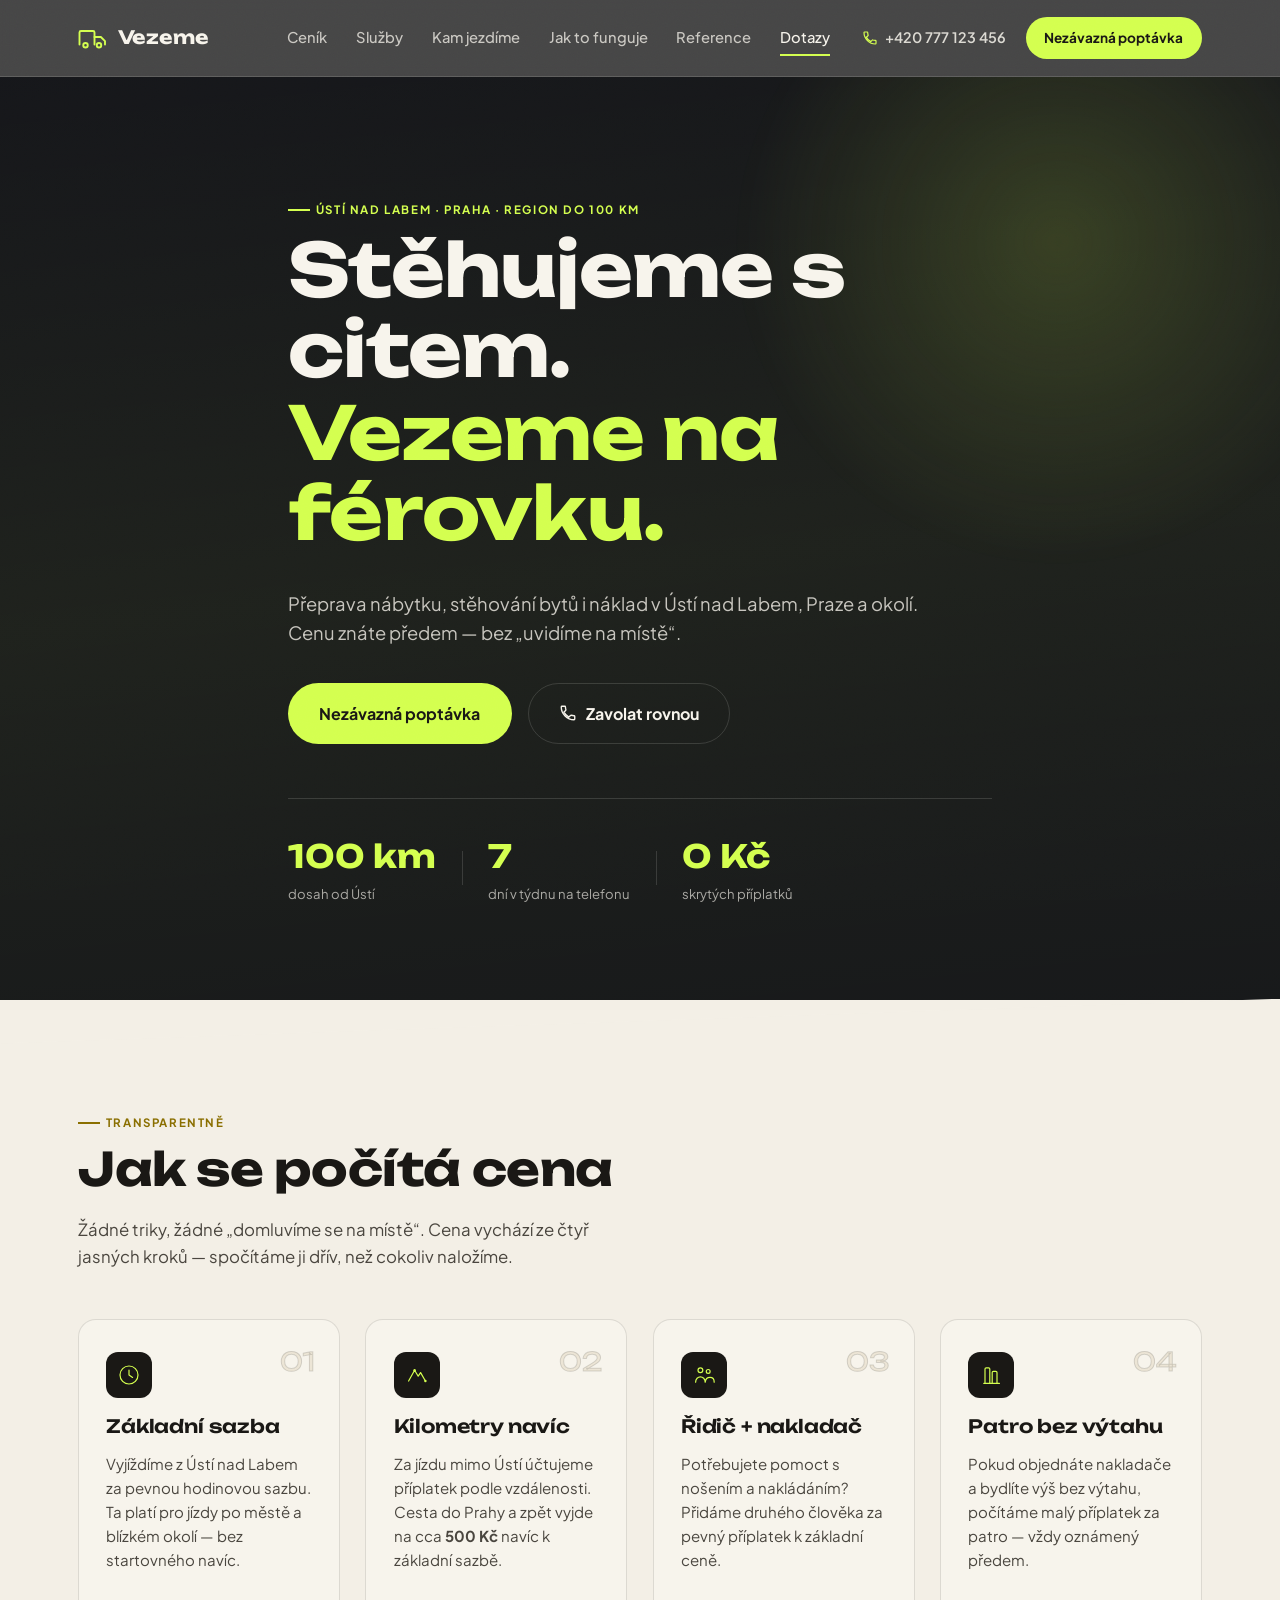
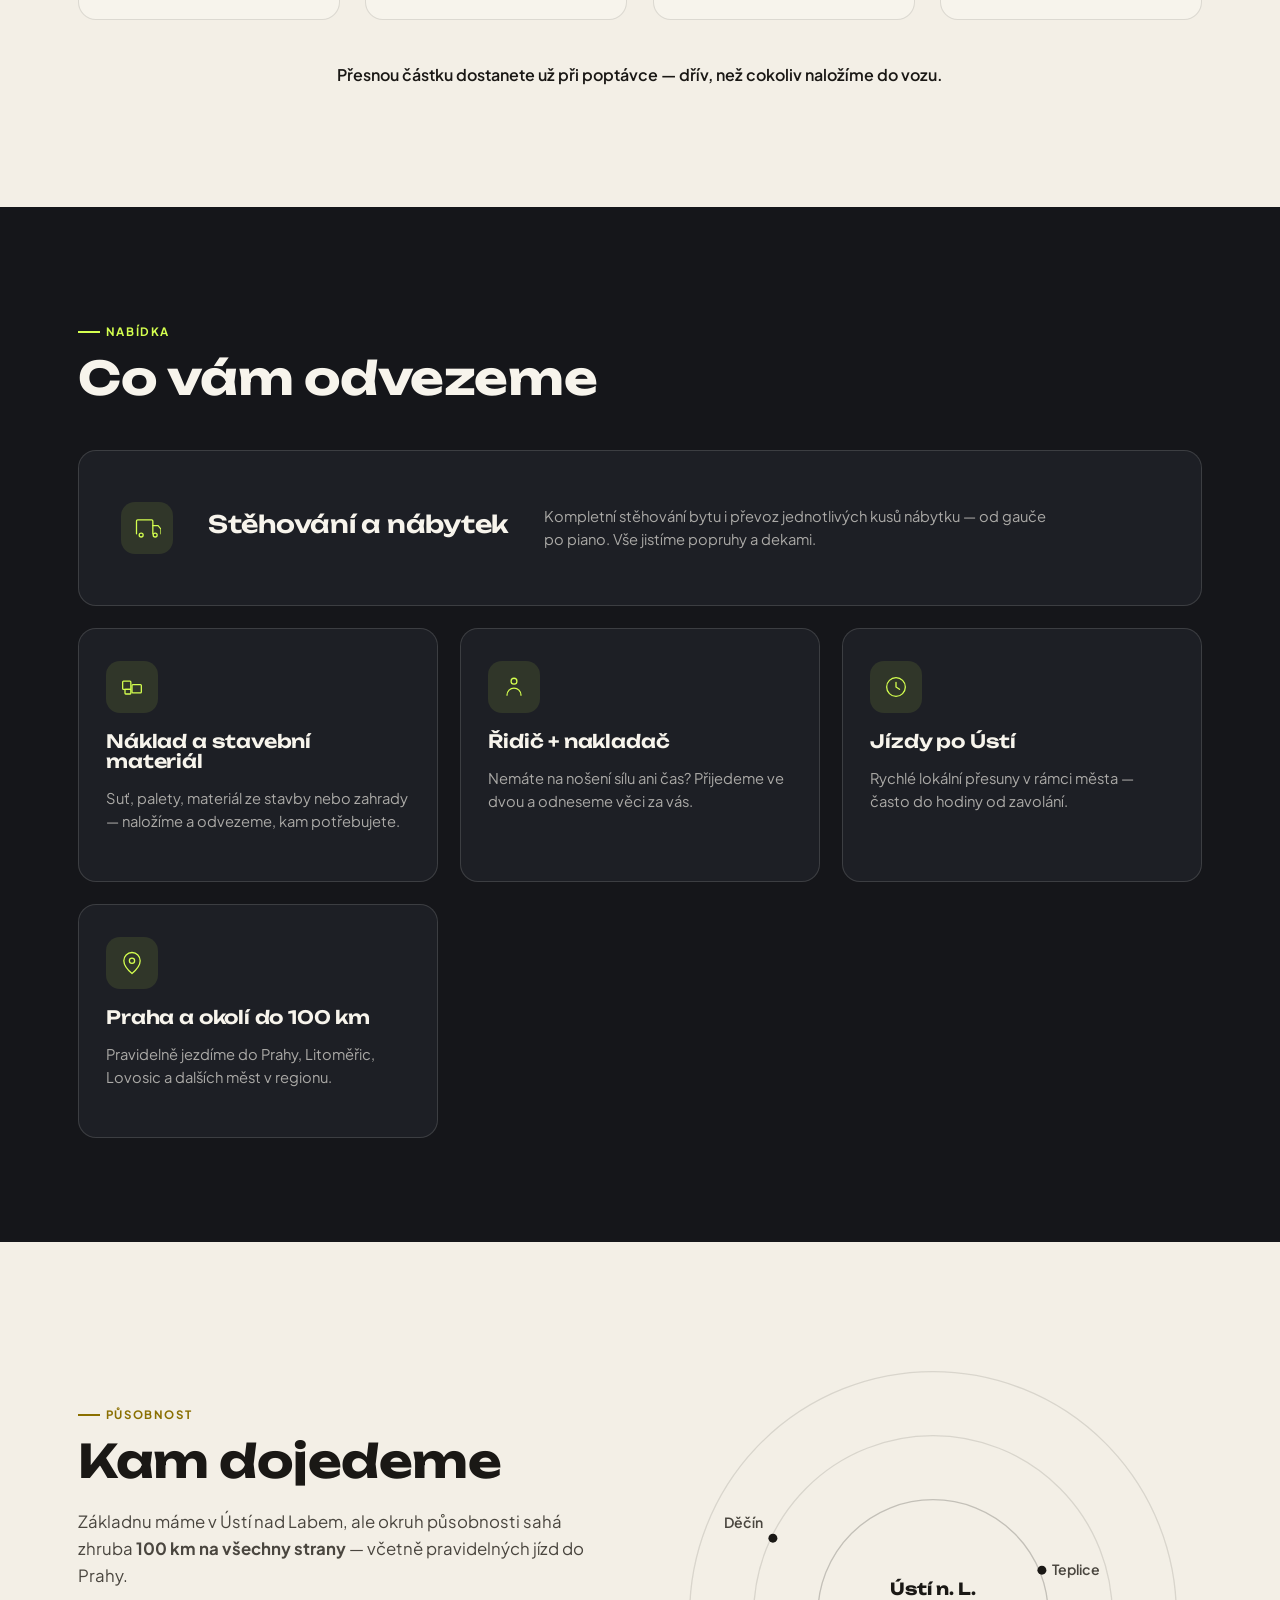
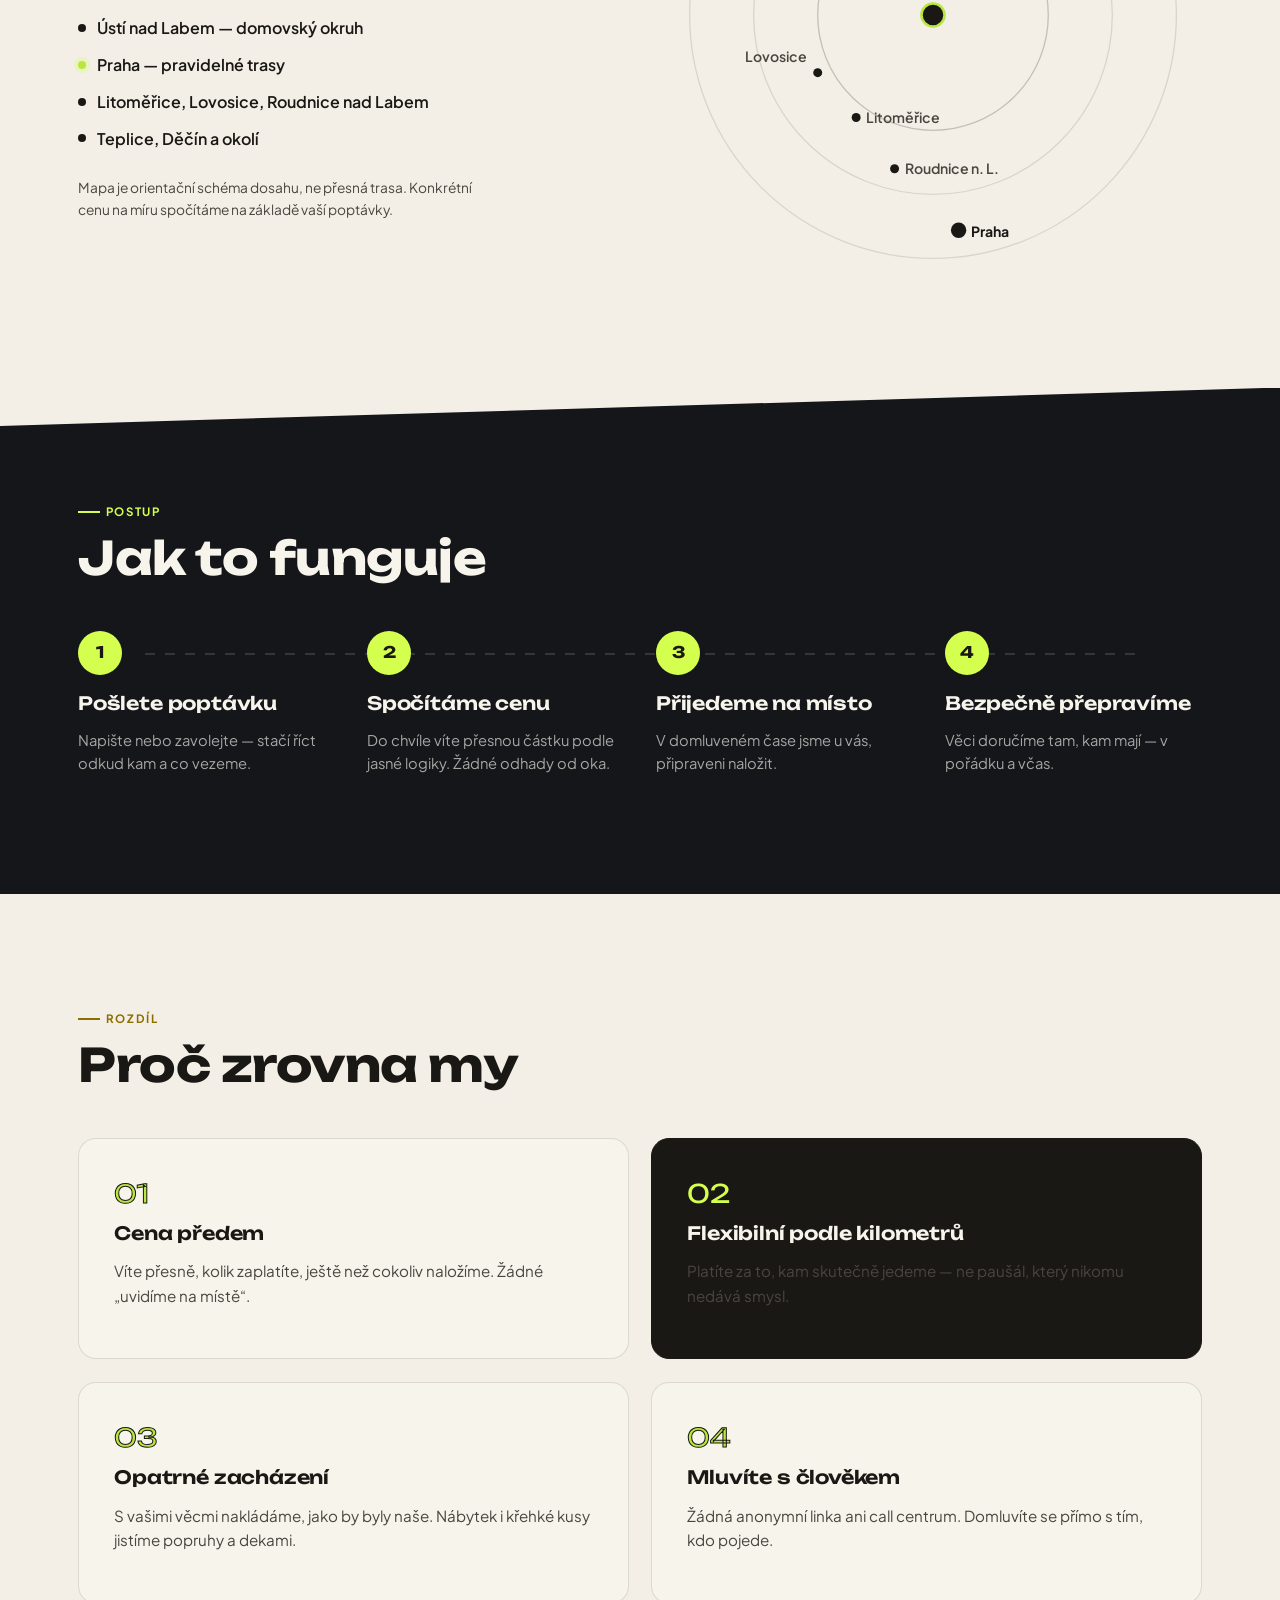
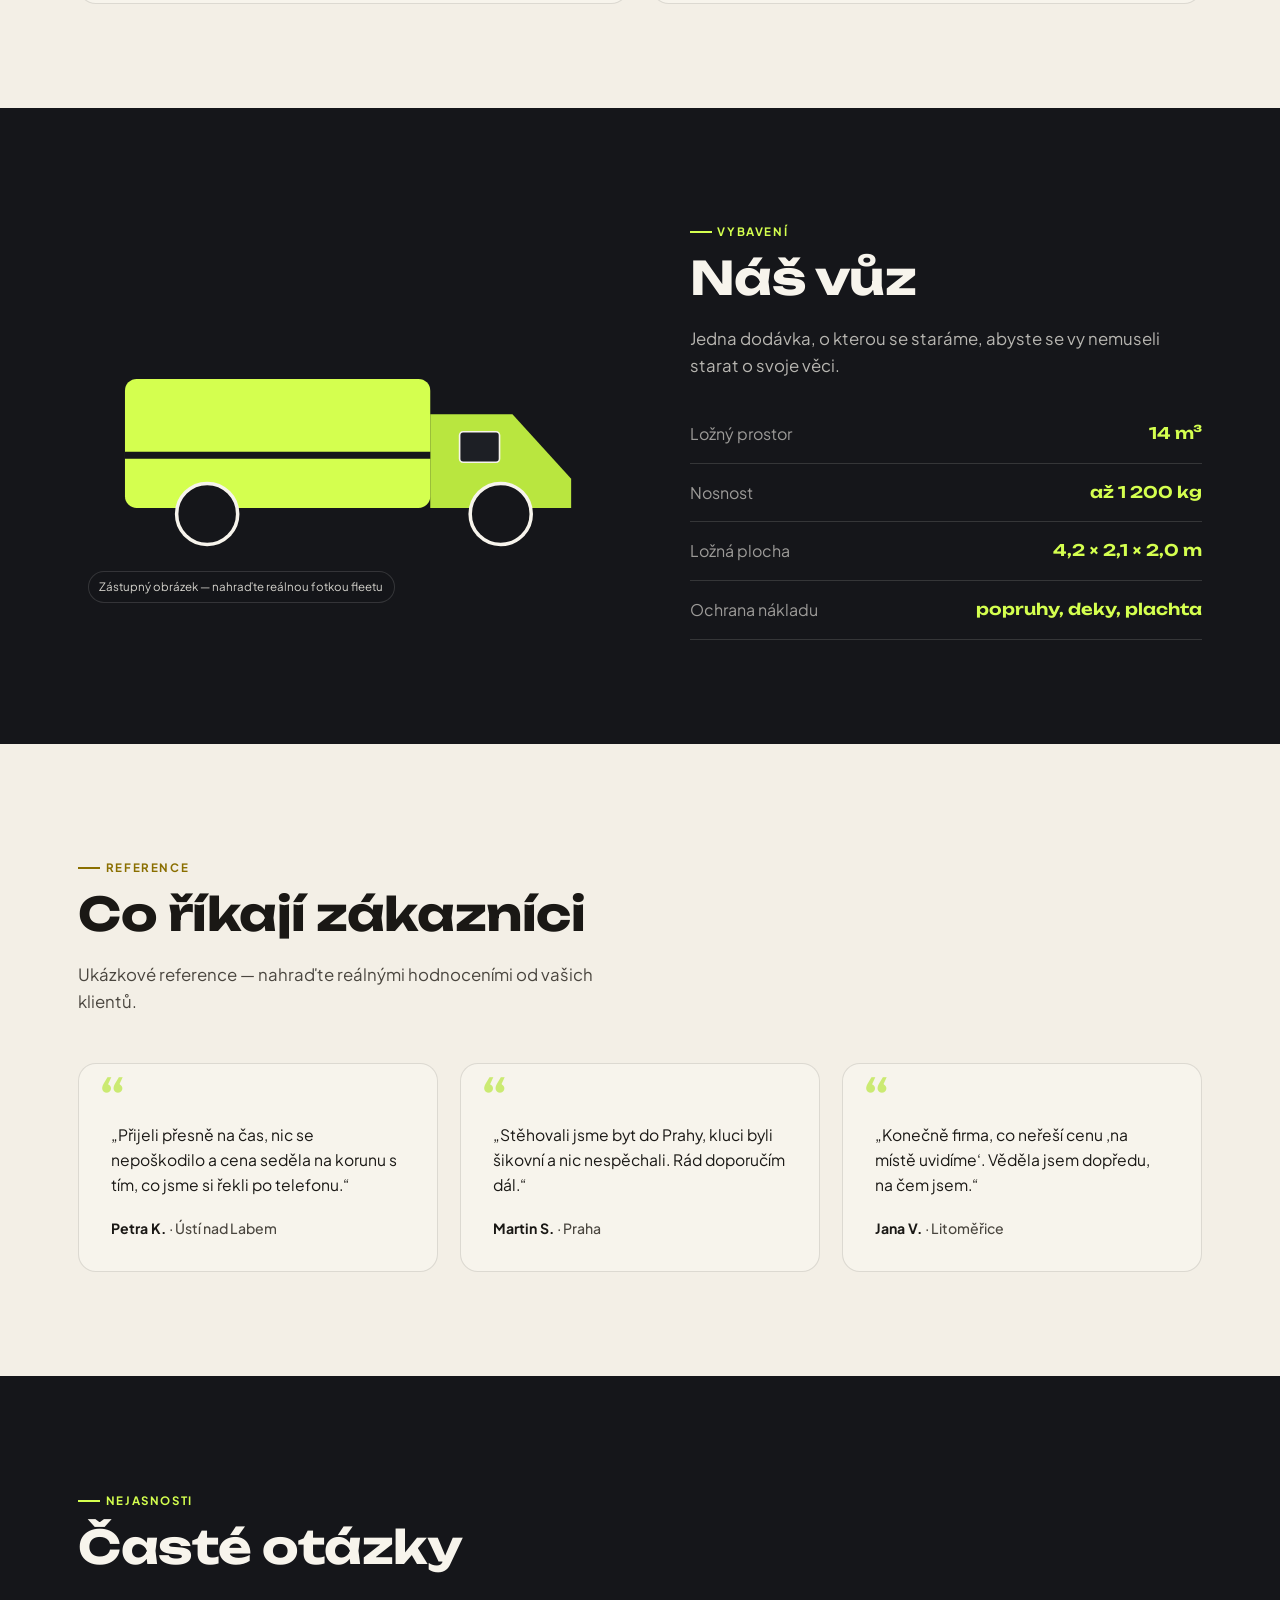
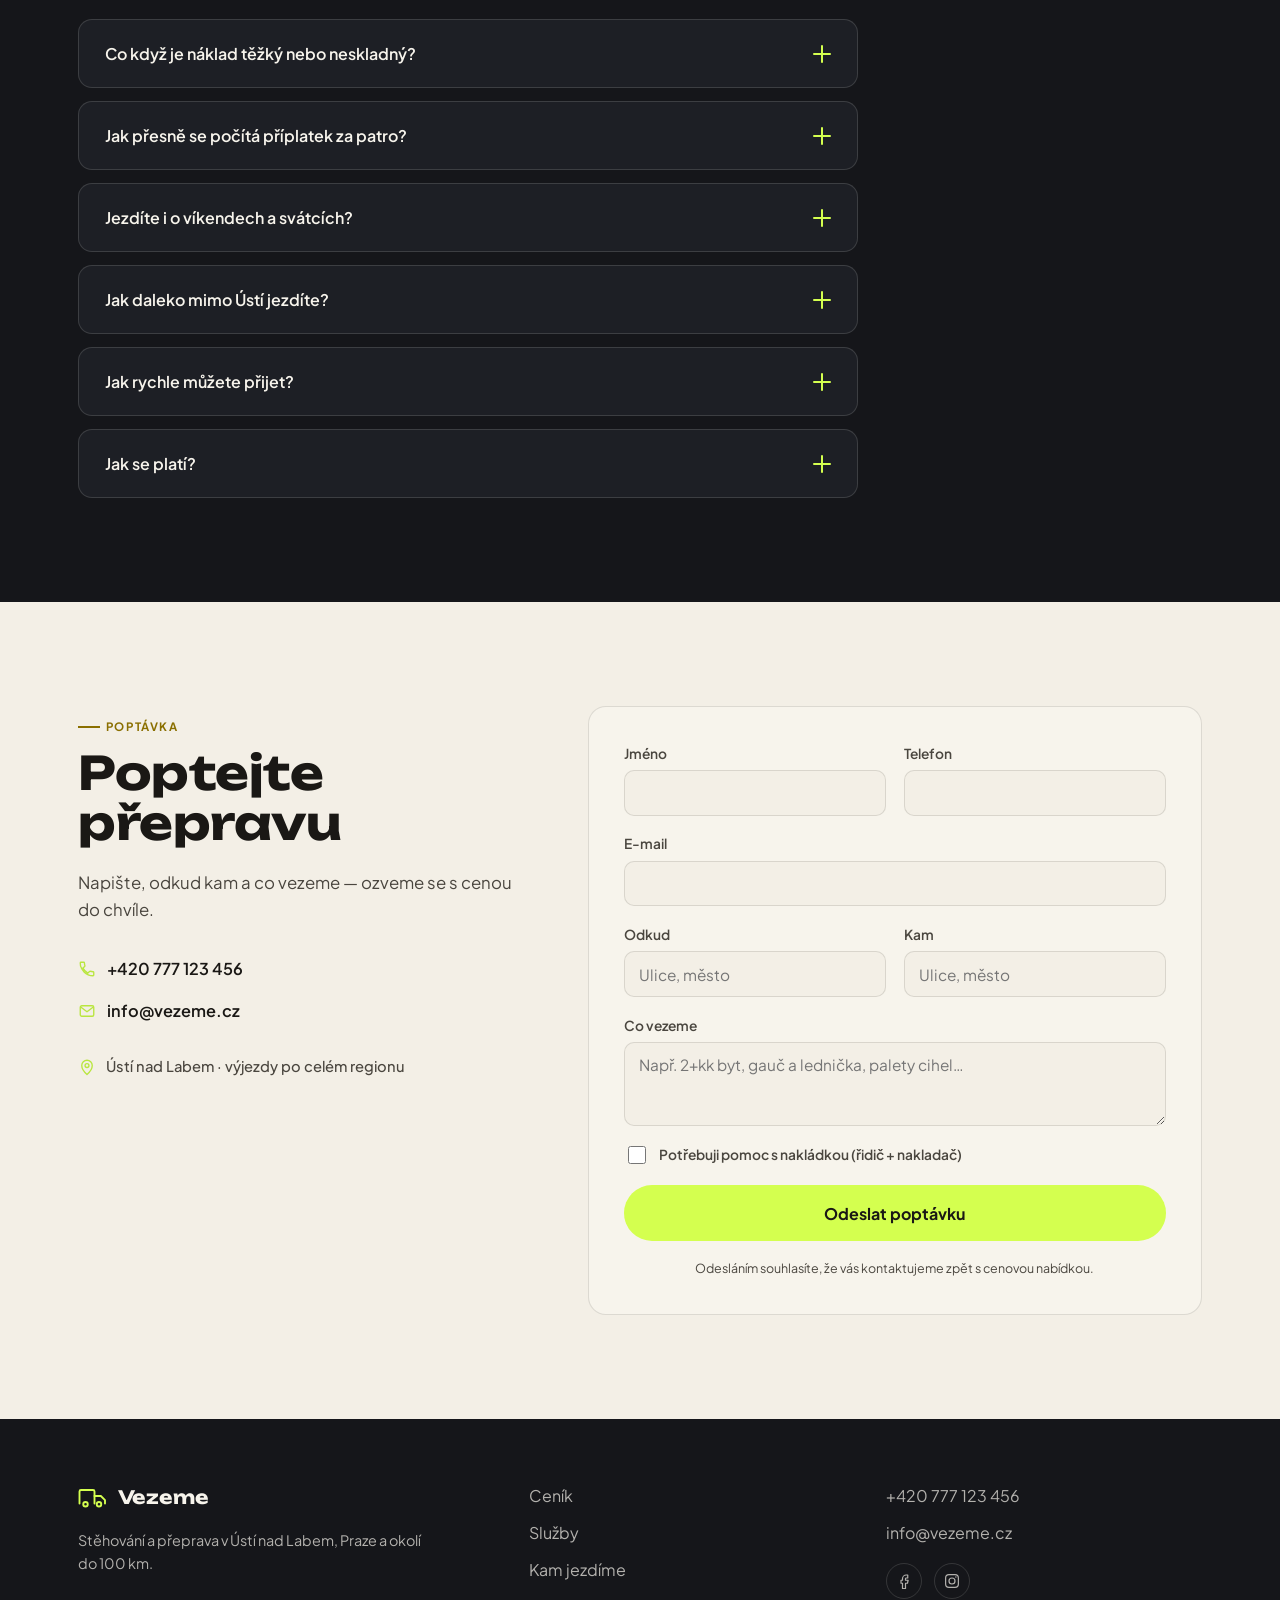
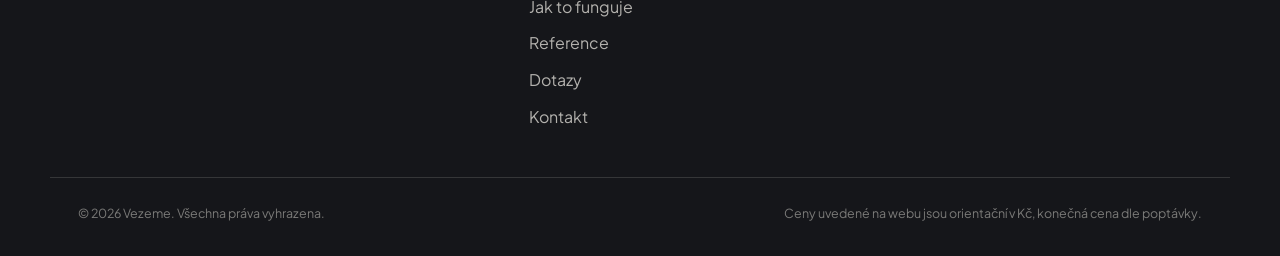
==== site/index.html @ cddde60e "Add one-page cargo/moving site for Ústí nad Labem (Vezeme) Static Czech-language landing page for a " ====
<!DOCTYPE html>
<html lang="cs">
<head>
<meta charset="UTF-8">
<meta name="viewport" content="width=device-width, initial-scale=1.0">
<title>Vezeme — Stěhování a přeprava Ústí nad Labem, Praha | Cena předem</title>
<meta name="description" content="Stěhování, přeprava nábytku a nákladu v Ústí nad Labem, Praze a okolí do 100 km. Cenu znáte předem, bez skrytých příplatků. Zavolejte nebo pošlete poptávku.">
<meta property="og:title" content="Vezeme — Stěhování a přeprava Ústí nad Labem, Praha">
<meta property="og:description" content="Cena předem, bez skrytých příplatků. Stěhování a přeprava v Ústí nad Labem, Praze a okolí do 100 km.">
<meta property="og:type" content="website">
<link rel="icon" href="data:image/svg+xml,%3Csvg xmlns='http://www.w3.org/2000/svg' viewBox='0 0 40 28'%3E%3Cpath d='M2 22V6a2 2 0 0 1 2-2h16a2 2 0 0 1 2 2v16' fill='none' stroke='%23d4ff4f' stroke-width='2.6' stroke-linecap='round'/%3E%3Cpath d='M22 12h8.5L36 17.5V22' fill='none' stroke='%23d4ff4f' stroke-width='2.6' stroke-linecap='round' stroke-linejoin='round'/%3E%3Ccircle cx='10' cy='23' r='3' fill='none' stroke='%23d4ff4f' stroke-width='2.6'/%3E%3Ccircle cx='28' cy='23' r='3' fill='none' stroke='%23d4ff4f' stroke-width='2.6'/%3E%3C/svg%3E">
<link rel="preconnect" href="https://fonts.googleapis.com">
<link rel="preconnect" href="https://fonts.gstatic.com" crossorigin>
<link href="https://fonts.googleapis.com/css2?family=Unbounded:wght@400;600;700;800;900&family=Plus+Jakarta+Sans:ital,wght@0,400;0,500;0,600;0,700;1,500&display=swap" rel="stylesheet">
<link rel="stylesheet" href="css/style.css">
</head>
<body>

<div class="grain"></div>

<a class="skip-link" href="#kontakt">Přejít na poptávku</a>

<!-- ============ HEADER ============ -->
<header class="site-header" id="site-header">
  <div class="wrap header-inner">
    <a href="#top" class="logo" aria-label="Vezeme — domů">
      <span class="logo-mark" aria-hidden="true">
        <svg viewBox="0 0 40 28" fill="none" xmlns="http://www.w3.org/2000/svg">
          <path d="M2 22V6a2 2 0 0 1 2-2h16a2 2 0 0 1 2 2v16" stroke="currentColor" stroke-width="2.5" stroke-linecap="round"/>
          <path d="M22 12h8.5L36 17.5V22" stroke="currentColor" stroke-width="2.5" stroke-linecap="round" stroke-linejoin="round"/>
          <circle cx="10" cy="23" r="3" stroke="currentColor" stroke-width="2.5"/>
          <circle cx="28" cy="23" r="3" stroke="currentColor" stroke-width="2.5"/>
        </svg>
      </span>
      <span class="logo-text">Vezeme</span>
    </a>

    <nav class="main-nav" id="main-nav">
      <a href="#cena" data-nav>Ceník</a>
      <a href="#sluzby" data-nav>Služby</a>
      <a href="#pokryti" data-nav>Kam jezdíme</a>
      <a href="#jak-to-funguje" data-nav>Jak to funguje</a>
      <a href="#reference" data-nav>Reference</a>
      <a href="#faq" data-nav>Dotazy</a>
    </nav>

    <div class="header-actions">
      <a class="header-phone" href="tel:+420777123456">
        <svg width="16" height="16" viewBox="0 0 24 24" fill="none"><path d="M6.6 10.8c1.4 2.8 3.8 5.1 6.6 6.6l2.2-2.2c.3-.3.7-.4 1-.2 1.1.4 2.3.6 3.6.6.6 0 1 .4 1 1V20c0 .6-.4 1-1 1C10.9 21 3 13.1 3 3.9 3 3.4 3.4 3 4 3h3.6c.6 0 1 .4 1 1 0 1.2.2 2.4.6 3.6.1.4 0 .8-.3 1L6.6 10.8Z" stroke="currentColor" stroke-width="1.8" stroke-linejoin="round"/></svg>
        <span>+420&nbsp;777&nbsp;123&nbsp;456</span>
      </a>
      <a class="btn btn-accent btn-small" href="#kontakt">Nezávazná poptávka</a>
    </div>

    <button class="burger" id="burger" aria-label="Otevřít menu" aria-expanded="false" aria-controls="main-nav">
      <span></span><span></span><span></span>
    </button>
  </div>
</header>

<main id="top">

  <!-- ============ HERO ============ -->
  <section class="hero">
    <div class="hero-bg" aria-hidden="true">
      <div class="hero-road"></div>
      <div class="hero-glow"></div>
    </div>
    <div class="wrap hero-inner">
      <p class="eyebrow reveal" data-delay="0">Ústí nad Labem · Praha · region do 100 km</p>
      <h1 class="hero-title">
        <span class="reveal-line" data-delay="1">Stěhujeme s citem.</span>
        <span class="reveal-line accent-text" data-delay="2">Vezeme na férovku.</span>
      </h1>
      <p class="hero-sub reveal" data-delay="3">
        Přeprava nábytku, stěhování bytů i náklad v Ústí nad Labem, Praze a okolí.
        Cenu znáte předem — bez „uvidíme na místě“.
      </p>
      <div class="hero-ctas reveal" data-delay="4">
        <a href="#kontakt" class="btn btn-accent btn-large">Nezávazná poptávka</a>
        <a href="tel:+420777123456" class="btn btn-ghost btn-large">
          <svg width="18" height="18" viewBox="0 0 24 24" fill="none"><path d="M6.6 10.8c1.4 2.8 3.8 5.1 6.6 6.6l2.2-2.2c.3-.3.7-.4 1-.2 1.1.4 2.3.6 3.6.6.6 0 1 .4 1 1V20c0 .6-.4 1-1 1C10.9 21 3 13.1 3 3.9 3 3.4 3.4 3 4 3h3.6c.6 0 1 .4 1 1 0 1.2.2 2.4.6 3.6.1.4 0 .8-.3 1L6.6 10.8Z" stroke="currentColor" stroke-width="1.8" stroke-linejoin="round"/></svg>
          Zavolat rovnou
        </a>
      </div>

      <div class="hero-stats reveal" data-delay="5">
        <div class="stat">
          <span class="stat-num" data-count="100" data-suffix="&nbsp;km">0</span>
          <span class="stat-label">dosah od Ústí</span>
        </div>
        <div class="stat-sep" aria-hidden="true"></div>
        <div class="stat">
          <span class="stat-num" data-count="7">0</span>
          <span class="stat-label">dní v týdnu na telefonu</span>
        </div>
        <div class="stat-sep" aria-hidden="true"></div>
        <div class="stat">
          <span class="stat-num" data-count="0" data-suffix="&nbsp;Kč">0</span>
          <span class="stat-label">skrytých příplatků</span>
        </div>
      </div>
    </div>
  </section>

  <!-- ============ PRICING LOGIC ============ -->
  <section class="section section-light diagonal-top" id="cena">
    <div class="wrap">
      <div class="section-head reveal">
        <p class="eyebrow eyebrow-dark">Transparentně</p>
        <h2>Jak se počítá cena</h2>
        <p class="section-lead">Žádné triky, žádné „domluvíme se na místě“. Cena vychází ze čtyř jasných kroků — spočítáme ji dřív, než cokoliv naložíme.</p>
      </div>

      <div class="price-grid">
        <article class="price-card reveal" data-delay="0">
          <span class="price-num">01</span>
          <div class="price-icon" aria-hidden="true">
            <svg viewBox="0 0 40 40" fill="none"><circle cx="20" cy="20" r="15" stroke="currentColor" stroke-width="2"/><path d="M20 12v8l6 4" stroke="currentColor" stroke-width="2" stroke-linecap="round" stroke-linejoin="round"/></svg>
          </div>
          <h3>Základní sazba</h3>
          <p>Vyjíždíme z Ústí nad Labem za pevnou hodinovou sazbu. Ta platí pro jízdy po městě a blízkém okolí — bez startovného navíc.</p>
        </article>

        <article class="price-card reveal" data-delay="1">
          <span class="price-num">02</span>
          <div class="price-icon" aria-hidden="true">
            <svg viewBox="0 0 40 40" fill="none"><path d="M6 30 16 12l6 10 4-6 8 14" stroke="currentColor" stroke-width="2" stroke-linecap="round" stroke-linejoin="round"/><circle cx="16" cy="12" r="2" fill="currentColor"/><circle cx="34" cy="30" r="2" fill="currentColor"/></svg>
          </div>
          <h3>Kilometry navíc</h3>
          <p>Za jízdu mimo Ústí účtujeme příplatek podle vzdálenosti. Cesta do Prahy a zpět vyjde na cca <strong>500&nbsp;Kč</strong> navíc k základní sazbě.</p>
        </article>

        <article class="price-card reveal" data-delay="2">
          <span class="price-num">03</span>
          <div class="price-icon" aria-hidden="true">
            <svg viewBox="0 0 40 40" fill="none"><circle cx="14" cy="12" r="4" stroke="currentColor" stroke-width="2"/><circle cx="27" cy="14" r="3.2" stroke="currentColor" stroke-width="2"/><path d="M6 32c0-5.5 4-9 8-9s8 3.5 8 9M22 32c.5-4.5 3-8 8-8s7 3.5 7 8" stroke="currentColor" stroke-width="2" stroke-linecap="round"/></svg>
          </div>
          <h3>Řidič + nakladač</h3>
          <p>Potřebujete pomoct s nošením a nakládáním? Přidáme druhého člověka za pevný příplatek k základní ceně.</p>
        </article>

        <article class="price-card reveal" data-delay="3">
          <span class="price-num">04</span>
          <div class="price-icon" aria-hidden="true">
            <svg viewBox="0 0 40 40" fill="none"><path d="M10 34V10a2 2 0 0 1 2-2h4a2 2 0 0 1 2 2v24M22 34V16a2 2 0 0 1 2-2h4a2 2 0 0 1 2 2v18M8 34h26" stroke="currentColor" stroke-width="2" stroke-linecap="round" stroke-linejoin="round"/></svg>
          </div>
          <h3>Patro bez výtahu</h3>
          <p>Pokud objednáte nakladače a bydlíte výš bez výtahu, počítáme malý příplatek za patro — vždy oznámený předem.</p>
        </article>
      </div>

      <p class="price-note reveal">Přesnou částku dostanete už při poptávce — dřív, než cokoliv naložíme do vozu.</p>
    </div>
  </section>

  <!-- ============ SERVICES ============ -->
  <section class="section section-dark" id="sluzby">
    <div class="wrap">
      <div class="section-head reveal">
        <p class="eyebrow">Nabídka</p>
        <h2 class="on-dark">Co vám odvezeme</h2>
      </div>

      <div class="service-grid">
        <article class="service-card service-card--big reveal" data-delay="0">
          <div class="service-icon" aria-hidden="true">
            <svg viewBox="0 0 48 48" fill="none"><path d="M6 34V12a2 2 0 0 1 2-2h24a2 2 0 0 1 2 2v22" stroke="currentColor" stroke-width="2.2" stroke-linecap="round"/><path d="M34 20h9l5 6v8" stroke="currentColor" stroke-width="2.2" stroke-linecap="round" stroke-linejoin="round"/><circle cx="14" cy="36" r="3.4" stroke="currentColor" stroke-width="2.2"/><circle cx="38" cy="36" r="3.4" stroke="currentColor" stroke-width="2.2"/></svg>
          </div>
          <h3>Stěhování a nábytek</h3>
          <p>Kompletní stěhování bytu i převoz jednotlivých kusů nábytku — od gauče po piano. Vše jistíme popruhy a dekami.</p>
        </article>

        <article class="service-card reveal" data-delay="1">
          <div class="service-icon" aria-hidden="true">
            <svg viewBox="0 0 48 48" fill="none"><rect x="8" y="14" width="14" height="14" rx="1.5" stroke="currentColor" stroke-width="2.2"/><rect x="24" y="20" width="16" height="14" rx="1.5" stroke="currentColor" stroke-width="2.2"/><rect x="12" y="28" width="10" height="8" rx="1.2" stroke="currentColor" stroke-width="2.2"/></svg>
          </div>
          <h3>Náklad a stavební materiál</h3>
          <p>Suť, palety, materiál ze stavby nebo zahrady — naložíme a odvezeme, kam potřebujete.</p>
        </article>

        <article class="service-card reveal" data-delay="2">
          <div class="service-icon" aria-hidden="true">
            <svg viewBox="0 0 48 48" fill="none"><circle cx="24" cy="14" r="5" stroke="currentColor" stroke-width="2.2"/><path d="M12 38c0-7 5.4-12 12-12s12 5 12 12" stroke="currentColor" stroke-width="2.2" stroke-linecap="round"/></svg>
          </div>
          <h3>Řidič + nakladač</h3>
          <p>Nemáte na nošení sílu ani čas? Přijedeme ve dvou a odneseme věci za vás.</p>
        </article>

        <article class="service-card reveal" data-delay="3">
          <div class="service-icon" aria-hidden="true">
            <svg viewBox="0 0 48 48" fill="none"><circle cx="24" cy="24" r="16" stroke="currentColor" stroke-width="2.2"/><path d="M24 16v8l6 4" stroke="currentColor" stroke-width="2.2" stroke-linecap="round" stroke-linejoin="round"/></svg>
          </div>
          <h3>Jízdy po Ústí</h3>
          <p>Rychlé lokální přesuny v rámci města — často do hodiny od zavolání.</p>
        </article>

        <article class="service-card reveal" data-delay="4">
          <div class="service-icon" aria-hidden="true">
            <svg viewBox="0 0 48 48" fill="none"><path d="M24 6c-8 0-14 6.5-14 14 0 10 14 22 14 22s14-12 14-22c0-7.5-6-14-14-14Z" stroke="currentColor" stroke-width="2.2" stroke-linejoin="round"/><circle cx="24" cy="20" r="4.5" stroke="currentColor" stroke-width="2.2"/></svg>
          </div>
          <h3>Praha a okolí do 100&nbsp;km</h3>
          <p>Pravidelně jezdíme do Prahy, Litoměřic, Lovosic a dalších měst v regionu.</p>
        </article>
      </div>
    </div>
  </section>

  <!-- ============ COVERAGE ============ -->
  <section class="section section-light" id="pokryti">
    <div class="wrap coverage-grid">
      <div class="coverage-text reveal">
        <p class="eyebrow eyebrow-dark">Působnost</p>
        <h2>Kam dojedeme</h2>
        <p class="section-lead">
          Základnu máme v Ústí nad Labem, ale okruh působnosti sahá zhruba
          <strong>100&nbsp;km na všechny strany</strong> — včetně pravidelných jízd do Prahy.
        </p>
        <ul class="coverage-list">
          <li><span class="dot"></span>Ústí nad Labem — domovský okruh</li>
          <li><span class="dot dot-accent"></span>Praha — pravidelné trasy</li>
          <li><span class="dot"></span>Litoměřice, Lovosice, Roudnice nad Labem</li>
          <li><span class="dot"></span>Teplice, Děčín a okolí</li>
        </ul>
        <p class="coverage-note">Mapa je orientační schéma dosahu, ne přesná trasa. Konkrétní cenu na míru spočítáme na základě vaší poptávky.</p>
      </div>

      <div class="coverage-map reveal" data-delay="1">
        <svg viewBox="0 0 420 420" width="100%" height="100%" role="img" aria-label="Schematická mapa okruhu působnosti 100 km kolem Ústí nad Labem">
          <circle class="map-ring map-ring--3" cx="210" cy="210" r="190"/>
          <circle class="map-ring map-ring--2" cx="210" cy="210" r="140"/>
          <circle class="map-ring map-ring--1" cx="210" cy="210" r="90"/>

          <!-- towns -->
          <g class="map-town" transform="translate(150,290)">
            <circle r="3.5"/><text x="8" y="4">Litoměřice</text>
          </g>
          <g class="map-town" transform="translate(120,255)">
            <circle r="3.5"/><text x="-8" y="-8" text-anchor="end">Lovosice</text>
          </g>
          <g class="map-town" transform="translate(180,330)">
            <circle r="3.5"/><text x="8" y="4">Roudnice n. L.</text>
          </g>
          <g class="map-town" transform="translate(295,175)">
            <circle r="3.5"/><text x="8" y="4">Teplice</text>
          </g>
          <g class="map-town" transform="translate(85,150)">
            <circle r="3.5"/><text x="-8" y="-8" text-anchor="end">Děčín</text>
          </g>

          <!-- Prague -->
          <g class="map-town map-town--praha" transform="translate(230,378)">
            <circle r="6"/><text x="10" y="5">Praha</text>
          </g>

          <!-- Usti center -->
          <g class="map-center" transform="translate(210,210)">
            <circle r="9"/>
            <circle class="map-center-pulse" r="9"/>
            <text y="-16">Ústí n. L.</text>
          </g>
        </svg>
      </div>
    </div>
  </section>

  <!-- ============ HOW IT WORKS ============ -->
  <section class="section section-dark diagonal-top-dark" id="jak-to-funguje">
    <div class="wrap">
      <div class="section-head reveal">
        <p class="eyebrow">Postup</p>
        <h2 class="on-dark">Jak to funguje</h2>
      </div>

      <div class="steps">
        <div class="steps-line" aria-hidden="true"></div>
        <article class="step reveal" data-delay="0">
          <span class="step-num">1</span>
          <h3>Pošlete poptávku</h3>
          <p>Napište nebo zavolejte — stačí říct odkud kam a co vezeme.</p>
        </article>
        <article class="step reveal" data-delay="1">
          <span class="step-num">2</span>
          <h3>Spočítáme cenu</h3>
          <p>Do chvíle víte přesnou částku podle jasné logiky. Žádné odhady od oka.</p>
        </article>
        <article class="step reveal" data-delay="2">
          <span class="step-num">3</span>
          <h3>Přijedeme na místo</h3>
          <p>V domluveném čase jsme u vás, připraveni naložit.</p>
        </article>
        <article class="step reveal" data-delay="3">
          <span class="step-num">4</span>
          <h3>Bezpečně přepravíme</h3>
          <p>Věci doručíme tam, kam mají — v pořádku a včas.</p>
        </article>
      </div>
    </div>
  </section>

  <!-- ============ WHY US ============ -->
  <section class="section section-light" id="proc-my">
    <div class="wrap">
      <div class="section-head reveal">
        <p class="eyebrow eyebrow-dark">Rozdíl</p>
        <h2>Proč zrovna my</h2>
      </div>

      <div class="why-grid">
        <article class="why-card reveal" data-delay="0">
          <span class="why-mark">01</span>
          <h3>Cena předem</h3>
          <p>Víte přesně, kolik zaplatíte, ještě než cokoliv naložíme. Žádné „uvidíme na místě“.</p>
        </article>
        <article class="why-card why-card--accent reveal" data-delay="1">
          <span class="why-mark">02</span>
          <h3>Flexibilní podle kilometrů</h3>
          <p>Platíte za to, kam skutečně jedeme — ne paušál, který nikomu nedává smysl.</p>
        </article>
        <article class="why-card reveal" data-delay="2">
          <span class="why-mark">03</span>
          <h3>Opatrné zacházení</h3>
          <p>S vašimi věcmi nakládáme, jako by byly naše. Nábytek i křehké kusy jistíme popruhy a dekami.</p>
        </article>
        <article class="why-card reveal" data-delay="3">
          <span class="why-mark">04</span>
          <h3>Mluvíte s člověkem</h3>
          <p>Žádná anonymní linka ani call centrum. Domluvíte se přímo s tím, kdo pojede.</p>
        </article>
      </div>
    </div>
  </section>

  <!-- ============ FLEET ============ -->
  <section class="section section-dark" id="autopark">
    <div class="wrap fleet-grid">
      <div class="fleet-media reveal">
        <svg viewBox="0 0 480 320" width="100%" height="100%" role="img" aria-label="Ilustrace dodávky">
          <rect x="0" y="0" width="480" height="320" fill="none"/>
          <g class="van-illustration">
            <rect x="40" y="120" width="260" height="110" rx="10"/>
            <path d="M300 150h70l50 55v25H300v-80Z"/>
            <circle class="van-wheel" cx="110" cy="235" r="26"/>
            <circle class="van-wheel" cx="360" cy="235" r="26"/>
            <rect class="van-window" x="325" y="165" width="34" height="26" rx="3"/>
            <line class="van-stripe" x1="40" y1="185" x2="300" y2="185"/>
          </g>
        </svg>
        <span class="media-badge">Zástupný obrázek — nahraďte reálnou fotkou fleetu</span>
      </div>

      <div class="fleet-info reveal" data-delay="1">
        <p class="eyebrow">Vybavení</p>
        <h2 class="on-dark">Náš vůz</h2>
        <p class="section-lead on-dark-lead">Jedna dodávka, o kterou se staráme, abyste se vy nemuseli starat o svoje věci.</p>
        <ul class="spec-list">
          <li><span>Ložný prostor</span><strong>14&nbsp;m³</strong></li>
          <li><span>Nosnost</span><strong>až 1&nbsp;200&nbsp;kg</strong></li>
          <li><span>Ložná plocha</span><strong>4,2 × 2,1 × 2,0&nbsp;m</strong></li>
          <li><span>Ochrana nákladu</span><strong>popruhy, deky, plachta</strong></li>
        </ul>
      </div>
    </div>
  </section>

  <!-- ============ TESTIMONIALS ============ -->
  <section class="section section-light" id="reference">
    <div class="wrap">
      <div class="section-head reveal">
        <p class="eyebrow eyebrow-dark">Reference</p>
        <h2>Co říkají zákazníci</h2>
        <p class="section-lead">Ukázkové reference — nahraďte reálnými hodnoceními od vašich klientů.</p>
      </div>

      <div class="testi-grid">
        <blockquote class="testi-card reveal" data-delay="0">
          <p>„Přijeli přesně na čas, nic se nepoškodilo a cena seděla na korunu s tím, co jsme si řekli po telefonu.“</p>
          <footer>Petra K. <span>· Ústí nad Labem</span></footer>
        </blockquote>
        <blockquote class="testi-card reveal" data-delay="1">
          <p>„Stěhovali jsme byt do Prahy, kluci byli šikovní a nic nespěchali. Rád doporučím dál.“</p>
          <footer>Martin S. <span>· Praha</span></footer>
        </blockquote>
        <blockquote class="testi-card reveal" data-delay="2">
          <p>„Konečně firma, co neřeší cenu ‚na místě uvidíme‘. Věděla jsem dopředu, na čem jsem.“</p>
          <footer>Jana V. <span>· Litoměřice</span></footer>
        </blockquote>
      </div>
    </div>
  </section>

  <!-- ============ FAQ ============ -->
  <section class="section section-dark" id="faq">
    <div class="wrap">
      <div class="section-head reveal">
        <p class="eyebrow">Nejasnosti</p>
        <h2 class="on-dark">Časté otázky</h2>
      </div>

      <div class="faq-list">
        <details class="faq-item reveal" data-delay="0">
          <summary>Co když je náklad těžký nebo neskladný?<span class="faq-plus" aria-hidden="true"></span></summary>
          <p>Napište nám rozměry a váhu předem — podle toho zvolíme vůz a případně druhého člověka na nošení.</p>
        </details>
        <details class="faq-item reveal" data-delay="1">
          <summary>Jak přesně se počítá příplatek za patro?<span class="faq-plus" aria-hidden="true"></span></summary>
          <p>Příplatek platí jen u služby s nakladačem a bez výtahu. Sazbu za patro vám řekneme předem, žádné dopočítávání na místě.</p>
        </details>
        <details class="faq-item reveal" data-delay="2">
          <summary>Jezdíte i o víkendech a svátcích?<span class="faq-plus" aria-hidden="true"></span></summary>
          <p>Ano, jsme na telefonu 7 dní v týdnu. Víkendový termín ale doporučujeme domluvit pár dní dopředu.</p>
        </details>
        <details class="faq-item reveal" data-delay="3">
          <summary>Jak daleko mimo Ústí jezdíte?<span class="faq-plus" aria-hidden="true"></span></summary>
          <p>Běžně do cca 100 km, včetně pravidelných jízd do Prahy. Dál se domluvíme individuálně.</p>
        </details>
        <details class="faq-item reveal" data-delay="4">
          <summary>Jak rychle můžete přijet?<span class="faq-plus" aria-hidden="true"></span></summary>
          <p>Lokální jízdy po Ústí často zvládneme do hodiny od zavolání, u větších stěhování doporučujeme domluvu den dopředu.</p>
        </details>
        <details class="faq-item reveal" data-delay="5">
          <summary>Jak se platí?<span class="faq-plus" aria-hidden="true"></span></summary>
          <p>Hotově na místě nebo převodem — domluvíme se podle toho, co vám vyhovuje.</p>
        </details>
      </div>
    </div>
  </section>

  <!-- ============ CONTACT ============ -->
  <section class="section section-light" id="kontakt">
    <div class="wrap contact-grid">
      <div class="contact-text reveal">
        <p class="eyebrow eyebrow-dark">Poptávka</p>
        <h2>Poptejte přepravu</h2>
        <p class="section-lead">Napište, odkud kam a co vezeme — ozveme se s cenou do chvíle.</p>

        <div class="contact-info">
          <a class="contact-line" href="tel:+420777123456">
            <svg width="18" height="18" viewBox="0 0 24 24" fill="none"><path d="M6.6 10.8c1.4 2.8 3.8 5.1 6.6 6.6l2.2-2.2c.3-.3.7-.4 1-.2 1.1.4 2.3.6 3.6.6.6 0 1 .4 1 1V20c0 .6-.4 1-1 1C10.9 21 3 13.1 3 3.9 3 3.4 3.4 3 4 3h3.6c.6 0 1 .4 1 1 0 1.2.2 2.4.6 3.6.1.4 0 .8-.3 1L6.6 10.8Z" stroke="currentColor" stroke-width="1.8" stroke-linejoin="round"/></svg>
            +420 777 123 456
          </a>
          <a class="contact-line" href="mailto:info@vezeme.cz">
            <svg width="18" height="18" viewBox="0 0 24 24" fill="none"><rect x="3" y="5" width="18" height="14" rx="2" stroke="currentColor" stroke-width="1.8"/><path d="m4 7 8 6 8-6" stroke="currentColor" stroke-width="1.8" stroke-linecap="round" stroke-linejoin="round"/></svg>
            info@vezeme.cz
          </a>
          <p class="contact-line contact-line--static">
            <svg width="18" height="18" viewBox="0 0 24 24" fill="none"><path d="M12 22s7-6.2 7-12a7 7 0 1 0-14 0c0 5.8 7 12 7 12Z" stroke="currentColor" stroke-width="1.8" stroke-linejoin="round"/><circle cx="12" cy="10" r="2.6" stroke="currentColor" stroke-width="1.8"/></svg>
            Ústí nad Labem · výjezdy po celém regionu
          </p>
        </div>
      </div>

      <form class="contact-form reveal" data-delay="1" action="https://formspree.io/f/YOUR_FORM_ID" method="POST">
        <div class="form-row">
          <label>
            <span>Jméno</span>
            <input type="text" name="jmeno" required autocomplete="name">
          </label>
          <label>
            <span>Telefon</span>
            <input type="tel" name="telefon" required autocomplete="tel">
          </label>
        </div>
        <label>
          <span>E-mail</span>
          <input type="email" name="email" autocomplete="email">
        </label>
        <div class="form-row">
          <label>
            <span>Odkud</span>
            <input type="text" name="odkud" placeholder="Ulice, město" required>
          </label>
          <label>
            <span>Kam</span>
            <input type="text" name="kam" placeholder="Ulice, město" required>
          </label>
        </div>
        <label>
          <span>Co vezeme</span>
          <textarea name="co_vezeme" rows="3" placeholder="Např. 2+kk byt, gauč a lednička, palety cihel…" required></textarea>
        </label>
        <label class="checkbox-row">
          <input type="checkbox" name="nakladac">
          <span>Potřebuji pomoc s nakládkou (řidič + nakladač)</span>
        </label>
        <button type="submit" class="btn btn-accent btn-large btn-block">Odeslat poptávku</button>
        <p class="form-note">Odesláním souhlasíte, že vás kontaktujeme zpět s cenovou nabídkou.</p>
      </form>
    </div>
  </section>

</main>

<!-- ============ FOOTER ============ -->
<footer class="site-footer">
  <div class="wrap footer-inner">
    <div class="footer-brand">
      <a href="#top" class="logo logo--footer">
        <span class="logo-mark" aria-hidden="true">
          <svg viewBox="0 0 40 28" fill="none"><path d="M2 22V6a2 2 0 0 1 2-2h16a2 2 0 0 1 2 2v16" stroke="currentColor" stroke-width="2.5" stroke-linecap="round"/><path d="M22 12h8.5L36 17.5V22" stroke="currentColor" stroke-width="2.5" stroke-linecap="round" stroke-linejoin="round"/><circle cx="10" cy="23" r="3" stroke="currentColor" stroke-width="2.5"/><circle cx="28" cy="23" r="3" stroke="currentColor" stroke-width="2.5"/></svg>
        </span>
        <span class="logo-text">Vezeme</span>
      </a>
      <p>Stěhování a přeprava v Ústí nad Labem, Praze a okolí do 100 km.</p>
    </div>

    <nav class="footer-nav">
      <a href="#cena">Ceník</a>
      <a href="#sluzby">Služby</a>
      <a href="#pokryti">Kam jezdíme</a>
      <a href="#jak-to-funguje">Jak to funguje</a>
      <a href="#reference">Reference</a>
      <a href="#faq">Dotazy</a>
      <a href="#kontakt">Kontakt</a>
    </nav>

    <div class="footer-contact">
      <a href="tel:+420777123456">+420 777 123 456</a>
      <a href="mailto:info@vezeme.cz">info@vezeme.cz</a>
      <div class="social-row" aria-label="Sociální sítě (zástupné odkazy)">
        <a href="#" aria-label="Facebook">
          <svg width="18" height="18" viewBox="0 0 24 24" fill="none"><path d="M15 8h2V4h-2a5 5 0 0 0-5 5v2H8v4h2v7h4v-7h2.6l.9-4H14V9a1 1 0 0 1 1-1Z" stroke="currentColor" stroke-width="1.6" stroke-linejoin="round"/></svg>
        </a>
        <a href="#" aria-label="Instagram">
          <svg width="18" height="18" viewBox="0 0 24 24" fill="none"><rect x="3.5" y="3.5" width="17" height="17" rx="4.5" stroke="currentColor" stroke-width="1.6"/><circle cx="12" cy="12" r="4" stroke="currentColor" stroke-width="1.6"/><circle cx="17.2" cy="6.8" r="1" fill="currentColor"/></svg>
        </a>
      </div>
    </div>
  </div>
  <div class="wrap footer-bottom">
    <span>© 2026 Vezeme. Všechna práva vyhrazena.</span>
    <span>Ceny uvedené na webu jsou orientační v Kč, konečná cena dle poptávky.</span>
  </div>
</footer>

<a href="#kontakt" class="fab" aria-label="Nezávazná poptávka">
  <svg width="20" height="20" viewBox="0 0 24 24" fill="none"><path d="M6.6 10.8c1.4 2.8 3.8 5.1 6.6 6.6l2.2-2.2c.3-.3.7-.4 1-.2 1.1.4 2.3.6 3.6.6.6 0 1 .4 1 1V20c0 .6-.4 1-1 1C10.9 21 3 13.1 3 3.9 3 3.4 3.4 3 4 3h3.6c.6 0 1 .4 1 1 0 1.2.2 2.4.6 3.6.1.4 0 .8-.3 1L6.6 10.8Z" stroke="currentColor" stroke-width="1.8" stroke-linejoin="round"/></svg>
</a>

<script src="js/script.js"></script>
</body>
</html>
---- site/css/style.css ----
/* ===================================================================
   Vezeme — one-page site
   Typography: Unbounded (display) + Plus Jakarta Sans (body)
   Palette: graphite + warm paper + electric-lime accent
=================================================================== */

:root{
  --graphite: #15161a;
  --graphite-2: #1d1f25;
  --paper: #f3efe6;
  --paper-2: #ece5d6;
  --ink: #1a1815;
  --ink-soft: #4a463f;
  --off-white: #f7f4ec;
  --lime: #d4ff4f;
  --lime-dim: #b9e63f;
  --line-dark: rgba(247,244,236,0.14);
  --line-light: rgba(26,24,21,0.12);

  --font-display: "Unbounded", "Arial Black", sans-serif;
  --font-body: "Plus Jakarta Sans", "Segoe UI", sans-serif;

  --radius: 18px;
  --wrap: 1180px;
  --ease: cubic-bezier(.16,.84,.32,1);
}

*,*::before,*::after{ box-sizing: border-box; }
html{ scroll-behavior: smooth; }
body{
  margin:0;
  background: var(--paper);
  color: var(--ink);
  font-family: var(--font-body);
  font-size: 16px;
  line-height: 1.6;
  -webkit-font-smoothing: antialiased;
  overflow-x: hidden;
}
img,svg{ display:block; max-width:100%; }
a{ color: inherit; text-decoration: none; }
ul{ list-style:none; margin:0; padding:0; }
button{ font-family: inherit; cursor:pointer; }

.wrap{
  max-width: var(--wrap);
  margin: 0 auto;
  padding: 0 28px;
}

.skip-link{
  position:absolute; left:-999px; top:0;
  background: var(--lime); color: var(--ink); padding: 10px 16px;
  z-index: 999; border-radius: 0 0 8px 0;
}
.skip-link:focus{ left:0; }

/* subtle grain overlay for texture/depth */
.grain{
  pointer-events:none; position:fixed; inset:0; z-index: 500;
  opacity: .05; mix-blend-mode: overlay;
  background-image: url("data:image/svg+xml,%3Csvg xmlns='http://www.w3.org/2000/svg' width='120' height='120'%3E%3Cfilter id='n'%3E%3CfeTurbulence type='fractalNoise' baseFrequency='0.9' numOctaves='2' stitchTiles='stitch'/%3E%3C/filter%3E%3Crect width='100%25' height='100%25' filter='url(%23n)'/%3E%3C/svg%3E");
}

h1,h2,h3{
  font-family: var(--font-display);
  font-weight: 700;
  line-height: 1.08;
  margin: 0 0 .5em;
  letter-spacing: -.01em;
}
h2{ font-size: clamp(2rem, 3.6vw, 3rem); }
h3{ font-size: 1.15rem; font-weight: 600; }

.eyebrow{
  display:inline-flex; align-items:center; gap:.5em;
  font-family: var(--font-body);
  font-weight: 700; text-transform: uppercase;
  letter-spacing: .14em; font-size: .72rem;
  color: var(--lime); margin-bottom: 1em;
}
.eyebrow::before{
  content:""; width: 22px; height: 2px; background: var(--lime); display:inline-block;
}
.eyebrow-dark{ color:#8a6f00; }
.eyebrow-dark::before{ background:#8a6f00; }

.section-lead{
  max-width: 46ch; font-size: 1.05rem; color: var(--ink-soft);
}
.on-dark-lead{ color: rgba(247,244,236,.72); }

.section-head{ margin-bottom: 3rem; }
.on-dark{ color: var(--off-white); }

/* ---------- buttons ---------- */
.btn{
  display:inline-flex; align-items:center; justify-content:center; gap:.55em;
  border-radius: 999px; font-weight: 700; font-size: .95rem;
  padding: .95em 1.6em; border: 1.5px solid transparent;
  transition: transform .25s var(--ease), box-shadow .25s var(--ease), background .25s var(--ease);
  white-space: nowrap;
}
.btn-accent{
  background: var(--lime); color: var(--ink);
  box-shadow: 0 0 0 0 rgba(212,255,79,.5);
}
.btn-accent:hover{ transform: translateY(-2px); box-shadow: 0 10px 24px -8px rgba(212,255,79,.55); background: var(--lime-dim); }
.btn-ghost{
  border-color: var(--line-dark); color: var(--off-white); background: transparent;
}
.btn-ghost:hover{ border-color: var(--lime); color: var(--lime); transform: translateY(-2px); }
.btn-large{ padding: 1.05em 1.9em; font-size: 1rem; }
.btn-small{ padding: .65em 1.3em; font-size: .85rem; }
.btn-block{ width:100%; }

/* ===================== HEADER ===================== */
.site-header{
  position: sticky; top:0; z-index: 400;
  background: rgba(21,22,26,.78);
  backdrop-filter: blur(14px) saturate(140%);
  border-bottom: 1px solid var(--line-dark);
}
.header-inner{
  display:flex; align-items:center; gap: 2rem;
  height: 76px; color: var(--off-white);
}
.logo{ display:flex; align-items:center; gap:.6em; margin-right: auto; }
.logo-mark{ color: var(--lime); width: 30px; }
.logo-text{
  font-family: var(--font-display); font-weight: 700; font-size: 1.15rem; letter-spacing: -.01em;
  color: var(--off-white);
}
.main-nav{ display:flex; align-items:center; gap: 1.8rem; }
.main-nav a{
  font-size: .92rem; font-weight: 500; color: rgba(247,244,236,.75);
  position: relative; padding: .3em 0;
  transition: color .2s;
}
.main-nav a::after{
  content:""; position:absolute; left:0; right:100%; bottom:-2px; height:2px;
  background: var(--lime); transition: right .25s var(--ease);
}
.main-nav a:hover, .main-nav a.active{ color: var(--off-white); }
.main-nav a:hover::after, .main-nav a.active::after{ right:0; }

.header-actions{ display:flex; align-items:center; gap: 1.2rem; }
.header-phone{
  display:flex; align-items:center; gap:.5em; color: rgba(247,244,236,.85);
  font-size: .9rem; font-weight: 600;
}
.header-phone svg{ color: var(--lime); }
.header-phone:hover{ color: var(--lime); }

.burger{
  display:none; flex-direction:column; justify-content:center; gap:5px;
  width: 40px; height: 40px; background:none; border:none;
}
.burger span{ height:2px; background: var(--off-white); border-radius: 2px; transition: transform .25s, opacity .25s; }
.burger[aria-expanded="true"] span:nth-child(1){ transform: translateY(7px) rotate(45deg); }
.burger[aria-expanded="true"] span:nth-child(2){ opacity:0; }
.burger[aria-expanded="true"] span:nth-child(3){ transform: translateY(-7px) rotate(-45deg); }

/* ===================== HERO ===================== */
.hero{
  position: relative; background: var(--graphite); color: var(--off-white);
  padding: 7rem 0 6rem; overflow: hidden;
}
.hero-bg{ position:absolute; inset:0; z-index:0; }
.hero-road{
  position:absolute; left:-10%; right:-10%; bottom:-30%; height: 140%;
  background: linear-gradient(180deg, transparent 0%, rgba(212,255,79,.05) 45%, transparent 100%);
  transform: skewY(-6deg);
}
.hero-glow{
  position:absolute; top:-20%; right:-10%; width: 60vw; height: 60vw; max-width:700px; max-height:700px;
  background: radial-gradient(circle, rgba(212,255,79,.16), transparent 65%);
  filter: blur(10px);
}
.hero-inner{ position:relative; z-index:1; max-width: 760px; }

.hero-title{
  font-size: clamp(2.6rem, 6vw, 4.6rem);
  display:flex; flex-direction:column; gap: .05em;
}
.reveal-line{ display:block; overflow:hidden; }
.accent-text{ color: var(--lime); }

.hero-sub{
  font-size: 1.15rem; color: rgba(247,244,236,.78); max-width: 52ch; margin: 1.4rem 0 2.2rem;
}
.hero-ctas{ display:flex; flex-wrap: wrap; gap: 1rem; margin-bottom: 3.4rem; }

.hero-stats{
  display:flex; align-items:center; gap: 1.6rem; flex-wrap: wrap;
  padding-top: 2rem; border-top: 1px solid var(--line-dark);
}
.stat{ display:flex; flex-direction:column; }
.stat-num{ font-family: var(--font-display); font-size: 2rem; color: var(--lime); font-weight: 700; }
.stat-label{ font-size: .82rem; color: rgba(247,244,236,.65); }
.stat-sep{ width:1px; height: 34px; background: var(--line-dark); }

/* ===================== SECTIONS shared ===================== */
.section{ padding: 6.5rem 0; position: relative; }
.section-light{ background: var(--paper); color: var(--ink); }
.section-dark{ background: var(--graphite); color: var(--off-white); }

.diagonal-top{ margin-top: -1px; clip-path: polygon(0 3.5vw, 100% 0, 100% 100%, 0 100%); }
.diagonal-top-dark{ clip-path: polygon(0 3vw, 100% 0, 100% 100%, 0 100%); }

/* ===================== PRICING ===================== */
.price-grid{
  display:grid; grid-template-columns: repeat(4, 1fr); gap: 1.6rem;
}
.price-card{
  background: var(--off-white); border: 1px solid var(--line-light); border-radius: var(--radius);
  padding: 2rem 1.7rem; position:relative;
  transition: transform .3s var(--ease), box-shadow .3s var(--ease);
}
.price-card:nth-child(2){ transform: translateY(1.4rem); }
.price-card:nth-child(4){ transform: translateY(1.4rem); }
.price-card:hover{ transform: translateY(-6px); box-shadow: 0 20px 40px -20px rgba(26,24,21,.25); }
.price-card:nth-child(2):hover, .price-card:nth-child(4):hover{ transform: translateY(1.4rem) translateY(-6px); }
.price-num{
  position:absolute; top: 1.4rem; right: 1.5rem; font-family: var(--font-display);
  font-size: 1.6rem; color: var(--paper-2); -webkit-text-stroke: 1px rgba(26,24,21,.15);
}
.price-icon{
  width: 46px; height: 46px; border-radius: 12px; background: var(--ink);
  color: var(--lime); display:flex; align-items:center; justify-content:center; margin-bottom: 1.2rem;
}
.price-icon svg{ width: 24px; height: 24px; }
.price-card p{ color: var(--ink-soft); font-size: .94rem; }
.price-note{
  text-align:center; margin-top: 2.6rem; font-weight: 600; color: var(--ink);
  font-size: 1rem;
}

/* ===================== SERVICES ===================== */
.service-grid{
  display:grid; grid-template-columns: repeat(6, 1fr); gap: 1.4rem;
}
.service-card{
  grid-column: span 2; background: var(--graphite-2); border: 1px solid var(--line-dark);
  border-radius: var(--radius); padding: 2rem 1.7rem;
  transition: transform .3s var(--ease), border-color .3s;
}
.service-card--big{ grid-column: span 6; display:flex; align-items:center; gap: 2.2rem; padding: 2.4rem 2.6rem; }
.service-card--big h3{ font-size: 1.5rem; margin-bottom:.3em; }
.service-card--big p{ max-width: 46ch; }
.service-card:hover{ transform: translateY(-5px); border-color: var(--lime); }
.service-icon{
  width: 52px; height:52px; min-width:52px; border-radius: 14px; background: rgba(212,255,79,.1);
  color: var(--lime); display:flex; align-items:center; justify-content:center; margin-bottom: 1.2rem;
}
.service-card--big .service-icon{ margin-bottom:0; }
.service-icon svg{ width: 28px; height:28px; }
.service-card p{ color: rgba(247,244,236,.65); font-size: .92rem; }

/* ===================== COVERAGE ===================== */
.coverage-grid{
  display:grid; grid-template-columns: 1fr 1fr; gap: 3rem; align-items:center;
}
.coverage-list{ margin: 1.6rem 0; display:flex; flex-direction:column; gap:.7rem; }
.coverage-list li{ display:flex; align-items:center; gap:.7em; font-weight: 600; }
.dot{ width:8px; height:8px; border-radius:50%; background: var(--ink); }
.dot-accent{ background: var(--lime-dim); box-shadow: 0 0 0 4px rgba(212,255,79,.25); }
.coverage-note{ font-size:.86rem; color: var(--ink-soft); max-width: 42ch; }

.coverage-map{ aspect-ratio: 1/1; }
.map-ring{ fill:none; stroke: var(--ink); stroke-opacity:.12; stroke-width:1; }
.map-ring--1{ stroke-opacity:.22; }
.map-town circle{ fill: var(--ink); }
.map-town text{
  font-family: var(--font-body); font-size: 11px; font-weight: 600; fill: var(--ink-soft);
}
.map-town--praha circle{ fill: var(--ink); }
.map-town--praha text{ fill: var(--ink); font-weight: 700; }
.map-center circle{ fill: var(--ink); }
.map-center text{
  font-family: var(--font-display); font-size: 13px; font-weight: 700; fill: var(--ink); text-anchor: middle;
}
.map-center-pulse{
  fill: none; stroke: var(--lime-dim); stroke-width: 2;
  transform-origin: 210px 210px;
  animation: pulse 2.6s ease-out infinite;
}
@keyframes pulse{
  0%{ r:9; opacity:.9; }
  100%{ r:70; opacity:0; }
}

/* ===================== HOW IT WORKS ===================== */
.steps{ position:relative; display:grid; grid-template-columns: repeat(4,1fr); gap: 2rem; }
.steps-line{
  position:absolute; top: 22px; left: 6%; right: 6%; height: 2px;
  background: repeating-linear-gradient(90deg, var(--line-dark) 0 10px, transparent 10px 20px);
}
.step{ position:relative; }
.step-num{
  display:flex; align-items:center; justify-content:center;
  width: 44px; height: 44px; border-radius: 50%; background: var(--lime); color: var(--ink);
  font-family: var(--font-display); font-weight: 700; margin-bottom: 1.2rem; position:relative; z-index:1;
}
.step h3{ color: var(--off-white); margin-bottom:.4em; }
.step p{ color: rgba(247,244,236,.65); font-size: .92rem; }

/* ===================== WHY US ===================== */
.why-grid{ display:grid; grid-template-columns: repeat(2,1fr); gap: 1.4rem; }
.why-card{
  border: 1px solid var(--line-light); border-radius: var(--radius); padding: 2.2rem;
  background: var(--off-white); transition: transform .3s var(--ease);
}
.why-card--accent{ background: var(--ink); color: var(--off-white); border-color: var(--ink); }
.why-card--accent p{ color: rgba(247,244,236,.7); }
.why-card:hover{ transform: translateY(-5px); }
.why-mark{
  font-family: var(--font-display); font-size: 1.6rem; color: var(--lime-dim);
  -webkit-text-stroke: 1px var(--ink); display:block; margin-bottom: .6rem;
}
.why-card--accent .why-mark{ -webkit-text-stroke: 0; color: var(--lime); }
.why-card p{ color: var(--ink-soft); font-size:.95rem; }

/* ===================== FLEET ===================== */
.fleet-grid{ display:grid; grid-template-columns: 1.1fr 1fr; gap: 3rem; align-items:center; }
.fleet-media{ position:relative; }
.van-illustration rect:first-of-type{ fill: var(--lime); }
.van-illustration path:first-of-type{ fill: var(--lime-dim); }
.van-wheel{ fill: var(--graphite); stroke: var(--off-white); stroke-width:3; }
.van-window{ fill: var(--graphite-2); stroke: var(--off-white); stroke-width:1.4; }
.van-stripe{ stroke: var(--graphite); stroke-width: 6; }
.media-badge{
  position:absolute; bottom: 10px; left: 10px; background: rgba(21,22,26,.85);
  color: rgba(247,244,236,.85); font-size:.72rem; padding: .5em .9em; border-radius: 999px;
  border: 1px solid var(--line-dark);
}
.spec-list{ margin-top: 1.6rem; display:flex; flex-direction:column; }
.spec-list li{
  display:flex; justify-content:space-between; padding: 1rem 0; border-bottom: 1px solid var(--line-dark);
}
.spec-list li span{ color: rgba(247,244,236,.6); }
.spec-list li strong{ font-family: var(--font-display); font-weight:600; color: var(--lime); }

/* ===================== TESTIMONIALS ===================== */
.testi-grid{ display:grid; grid-template-columns: repeat(3,1fr); gap: 1.4rem; }
.testi-card{
  margin:0; background: var(--off-white); border: 1px solid var(--line-light); border-radius: var(--radius);
  padding: 2rem; position:relative;
}
.testi-card::before{
  content:"“"; font-family: var(--font-display); font-size: 3.4rem; color: var(--lime-dim);
  position:absolute; top: .4rem; left: 1.3rem; line-height:1; opacity:.7;
}
.testi-card p{ margin: 1.6rem 0 1.2rem; font-size: .98rem; color: var(--ink); }
.testi-card footer{ font-weight: 700; font-size: .88rem; }
.testi-card footer span{ font-weight: 500; color: var(--ink-soft); }

/* ===================== FAQ ===================== */
.faq-list{ display:flex; flex-direction:column; gap: .8rem; max-width: 780px; }
.faq-item{
  border: 1px solid var(--line-dark); border-radius: 14px; padding: 0;
  background: var(--graphite-2); overflow:hidden;
}
.faq-item summary{
  list-style:none; display:flex; align-items:center; justify-content:space-between;
  padding: 1.3rem 1.6rem; cursor:pointer; font-weight:600; color: var(--off-white);
}
.faq-item summary::-webkit-details-marker{ display:none; }
.faq-plus{
  position:relative; width:18px; height:18px; flex-shrink:0; margin-left: 1rem;
}
.faq-plus::before, .faq-plus::after{
  content:""; position:absolute; background: var(--lime); border-radius: 2px;
  transition: transform .25s var(--ease);
}
.faq-plus::before{ width:100%; height:2px; top:8px; left:0; }
.faq-plus::after{ width:2px; height:100%; top:0; left:8px; }
.faq-item[open] .faq-plus::after{ transform: rotate(90deg); }
.faq-item p{ margin:0; padding: 0 1.6rem 1.4rem; color: rgba(247,244,236,.68); font-size: .93rem; }

/* ===================== CONTACT ===================== */
.contact-grid{ display:grid; grid-template-columns: .85fr 1.15fr; gap: 3.5rem; align-items:start; }
.contact-info{ margin-top: 2rem; display:flex; flex-direction:column; gap: 1rem; }
.contact-line{
  display:flex; align-items:center; gap:.7em; font-weight:600; font-size: 1.02rem;
}
.contact-line svg{ color: var(--lime-dim); flex-shrink:0; }
.contact-line--static{ font-weight:500; color: var(--ink-soft); font-size:.92rem; }
a.contact-line:hover{ color: var(--lime-dim); }

.contact-form{
  background: var(--off-white); border: 1px solid var(--line-light); border-radius: var(--radius);
  padding: 2.2rem; display:flex; flex-direction:column; gap: 1.1rem;
}
.form-row{ display:grid; grid-template-columns: 1fr 1fr; gap: 1.1rem; }
.contact-form label{ display:flex; flex-direction:column; gap:.4em; font-size:.86rem; font-weight:600; color: var(--ink-soft); }
.contact-form input, .contact-form textarea{
  font-family: var(--font-body); font-size: .96rem; padding: .8em .9em; border-radius: 10px;
  border: 1.5px solid var(--line-light); background: var(--paper); color: var(--ink);
  transition: border-color .2s;
}
.contact-form input:focus, .contact-form textarea:focus{
  outline:none; border-color: var(--lime-dim);
}
.checkbox-row{ flex-direction: row !important; align-items:center; gap:.7em !important; }
.checkbox-row input{ width:18px; height:18px; accent-color: var(--lime-dim); }
.form-note{ font-size: .78rem; color: var(--ink-soft); text-align:center; margin:0; }

/* ===================== FOOTER ===================== */
.site-footer{ background: var(--graphite); color: rgba(247,244,236,.7); padding-top: 4rem; }
.footer-inner{
  display:grid; grid-template-columns: 1.3fr 1fr 1fr; gap: 2.5rem; padding-bottom: 3rem;
  border-bottom: 1px solid var(--line-dark);
}
.footer-brand p{ max-width: 32ch; margin-top: 1rem; font-size:.9rem; }
.logo--footer .logo-text{ color: var(--off-white); }
.footer-nav{ display:flex; flex-direction:column; gap: .7rem; }
.footer-nav a:hover{ color: var(--lime); }
.footer-contact{ display:flex; flex-direction:column; gap:.7rem; align-items:flex-start; }
.footer-contact a:hover{ color: var(--lime); }
.social-row{ display:flex; gap: .8rem; margin-top:.4rem; }
.social-row a{
  width: 36px; height:36px; border-radius:50%; border:1px solid var(--line-dark);
  display:flex; align-items:center; justify-content:center; transition: border-color .2s, color .2s;
}
.social-row a:hover{ border-color: var(--lime); color: var(--lime); }
.footer-bottom{
  display:flex; justify-content:space-between; flex-wrap:wrap; gap:.6rem;
  padding: 1.6rem 28px 2rem; font-size:.78rem; color: rgba(247,244,236,.45);
}

/* ===================== FAB ===================== */
.fab{
  position: fixed; bottom: 22px; right: 22px; z-index: 300;
  width: 54px; height: 54px; border-radius: 50%; background: var(--lime); color: var(--ink);
  display:flex; align-items:center; justify-content:center;
  box-shadow: 0 10px 30px -8px rgba(0,0,0,.4);
  opacity:0; transform: translateY(20px) scale(.8); pointer-events:none;
  transition: opacity .3s var(--ease), transform .3s var(--ease);
}
.fab.is-visible{ opacity:1; transform: translateY(0) scale(1); pointer-events:auto; }
.fab:hover{ background: var(--lime-dim); transform: scale(1.06); }

/* ===================== reveal animations ===================== */
.reveal, .reveal-line{
  opacity:0; transform: translateY(28px);
  transition: opacity .7s var(--ease), transform .7s var(--ease);
  transition-delay: calc(var(--d, 0) * 90ms);
}
.reveal-line{ transform: translateY(100%); }
.reveal.is-visible, .reveal-line.is-visible{ opacity:1; transform: translateY(0); }

/* ===================== responsive ===================== */
@media (max-width: 980px){
  .main-nav{ display:none; }
  .header-actions .header-phone{ display:none; }
  .burger{ display:flex; }

  .main-nav.is-open{
    display:flex; flex-direction:column; position:absolute; top:76px; left:0; right:0;
    background: var(--graphite); padding: 1.5rem 28px 2rem; gap: 1.1rem;
    border-bottom: 1px solid var(--line-dark);
  }

  .price-grid{ grid-template-columns: repeat(2,1fr); }
  .price-card:nth-child(2), .price-card:nth-child(4){ transform:none; }
  .price-card:hover{ transform: translateY(-6px); }

  .service-grid{ grid-template-columns: repeat(2,1fr); }
  .service-card--big{ grid-column: span 2; flex-direction:column; text-align:left; align-items:flex-start; }

  .coverage-grid, .fleet-grid, .contact-grid{ grid-template-columns: 1fr; }
  .fleet-media{ order:2; }
  .steps{ grid-template-columns: 1fr 1fr; gap: 2.4rem 1.6rem; }
  .steps-line{ display:none; }
  .why-grid, .testi-grid{ grid-template-columns: 1fr; }
}

@media (max-width: 620px){
  .header-inner{ height:66px; }
  .hero{ padding: 4.5rem 0 3.5rem; }
  .hero-stats{ gap: 1.2rem 1.6rem; }
  .stat-sep{ display:none; }
  .section{ padding: 4.2rem 0; }
  .price-grid{ grid-template-columns: 1fr; }
  .service-grid{ grid-template-columns: 1fr; }
  .service-card--big{ grid-column: span 1; }
  .steps{ grid-template-columns: 1fr; }
  .form-row{ grid-template-columns: 1fr; }
  .footer-inner{ grid-template-columns: 1fr; }
}
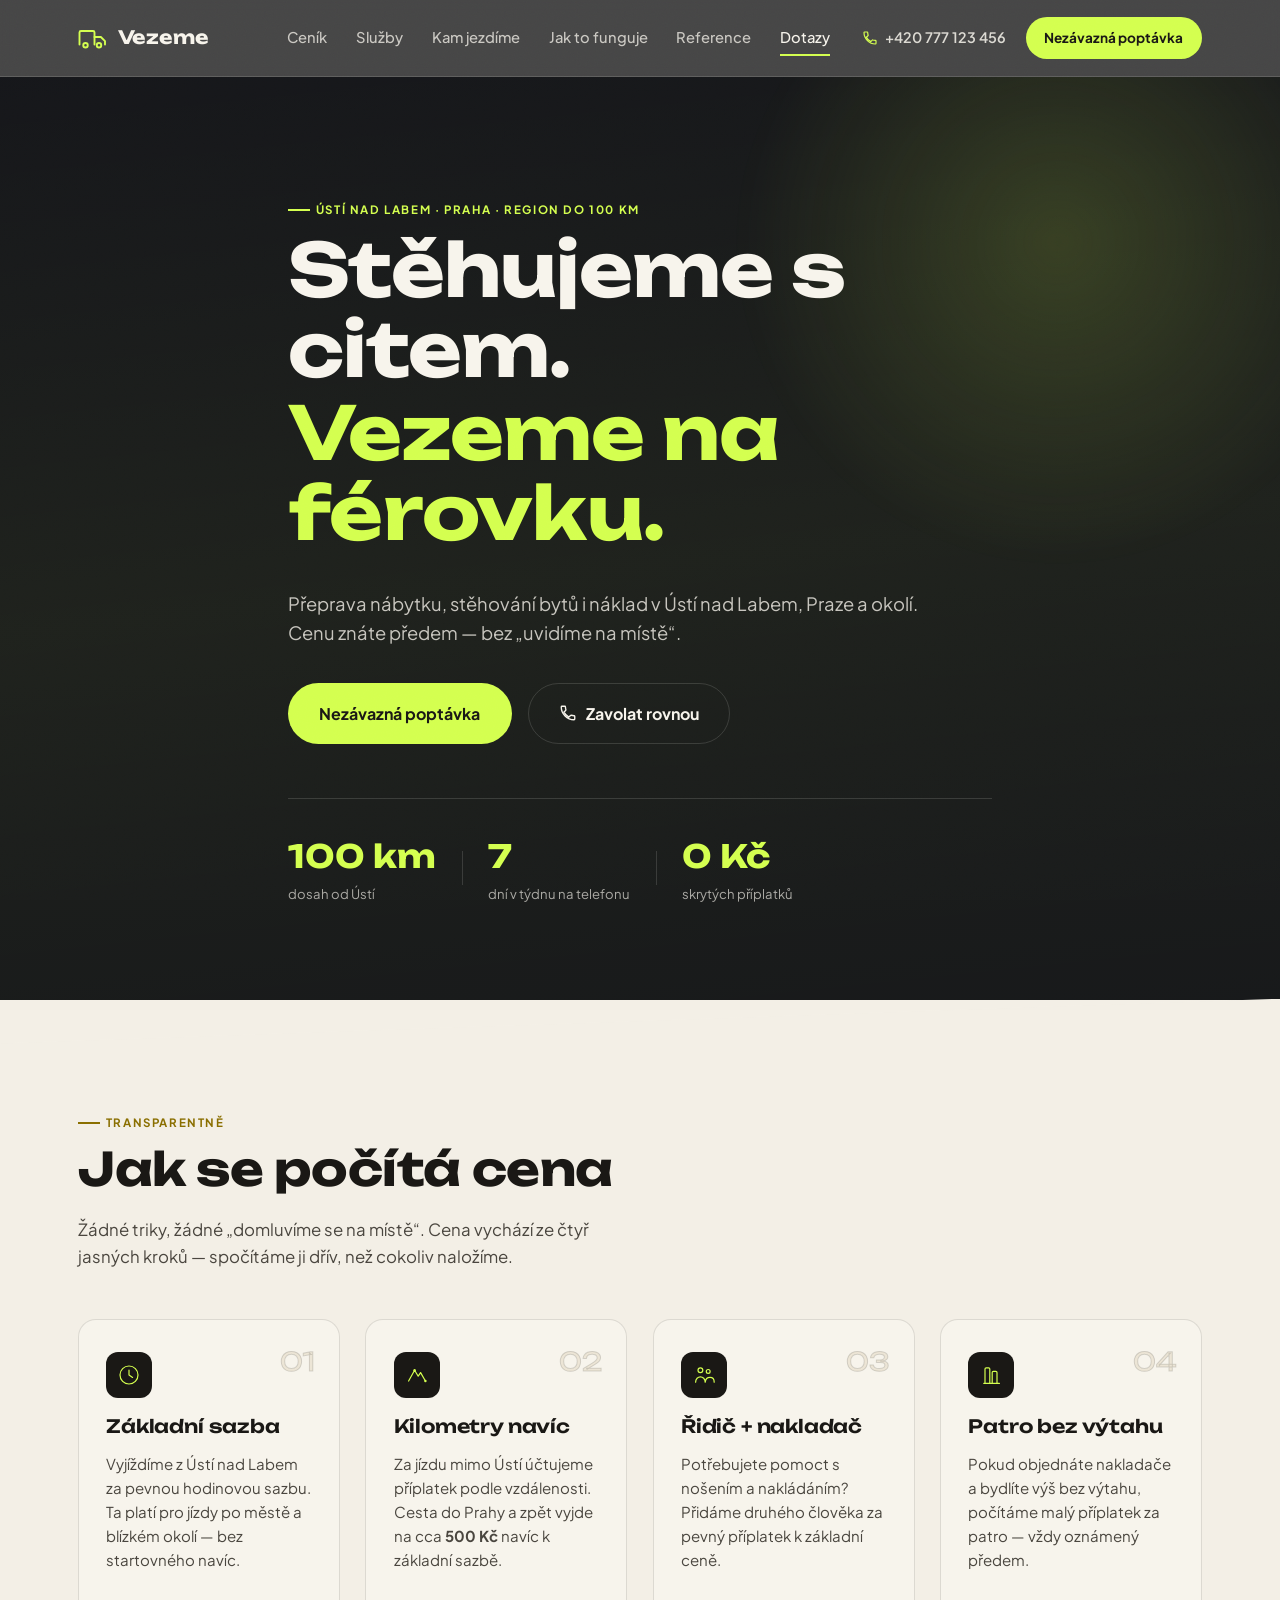
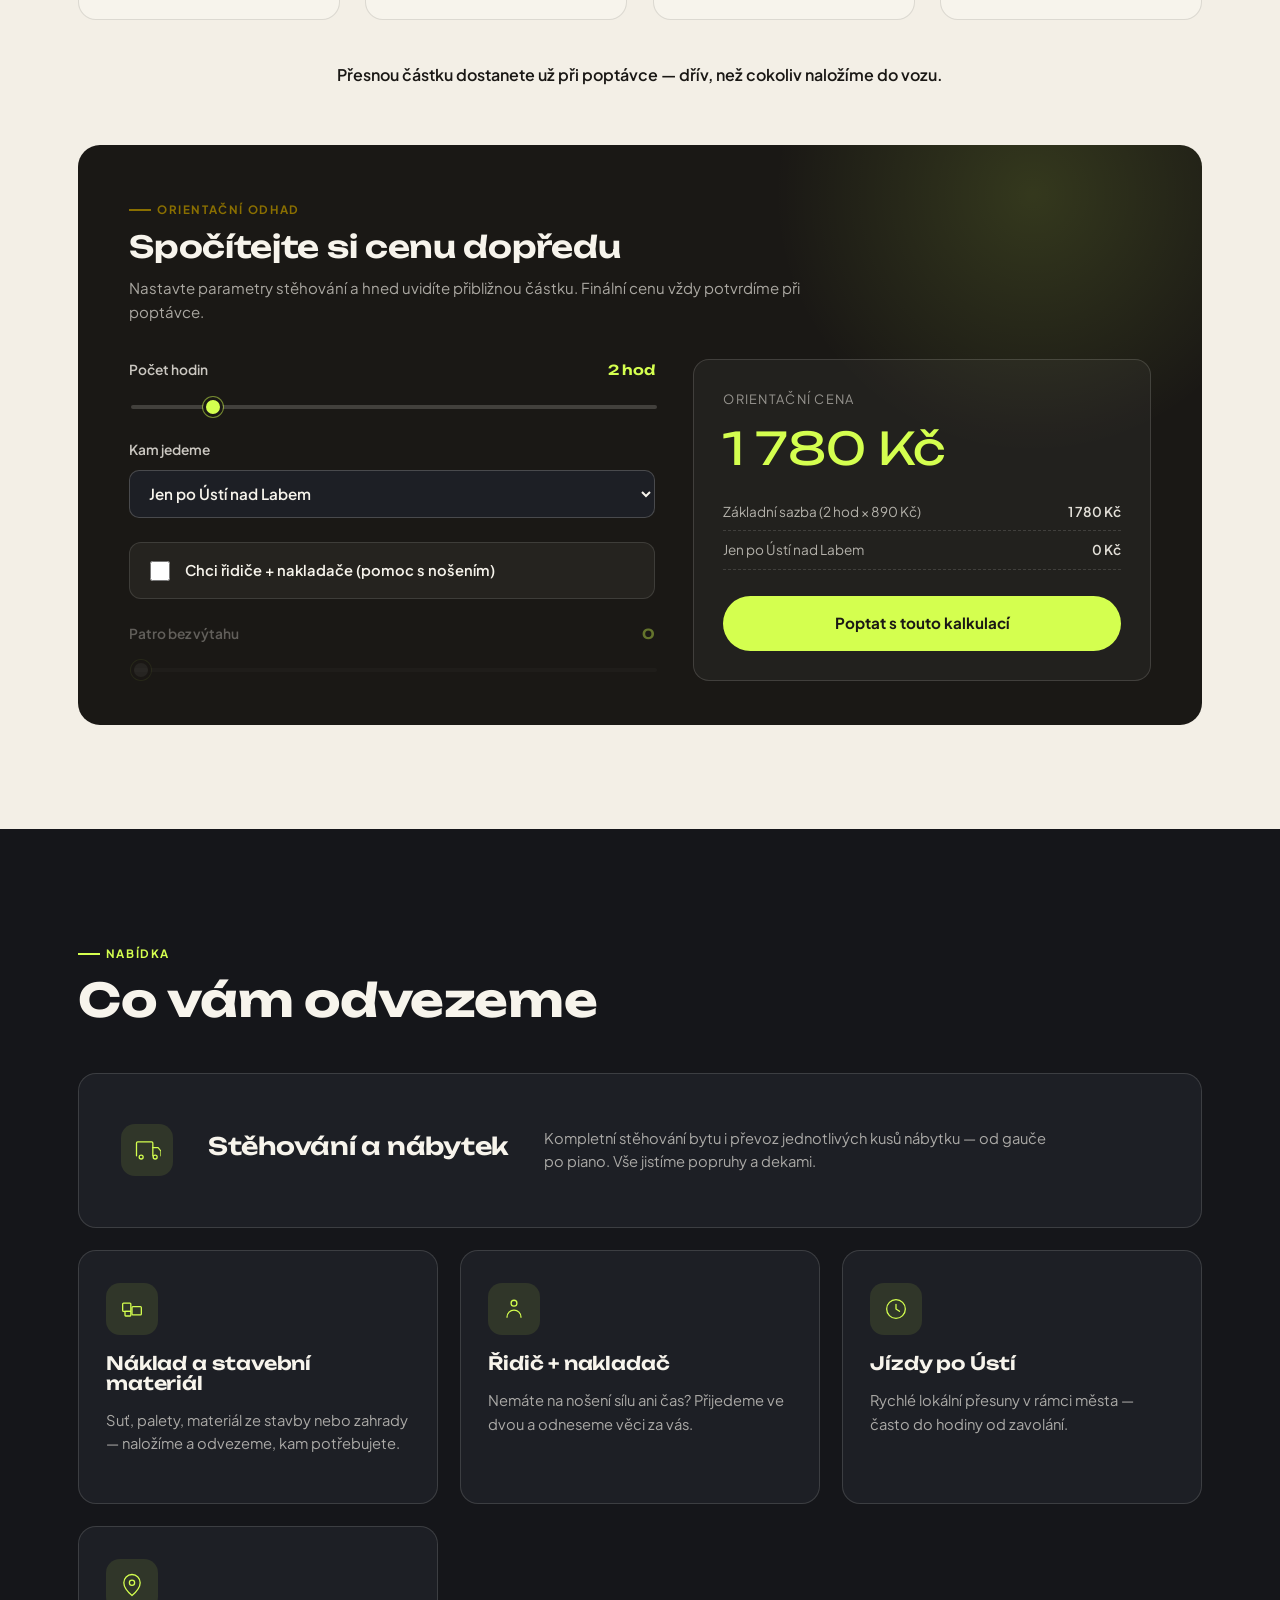
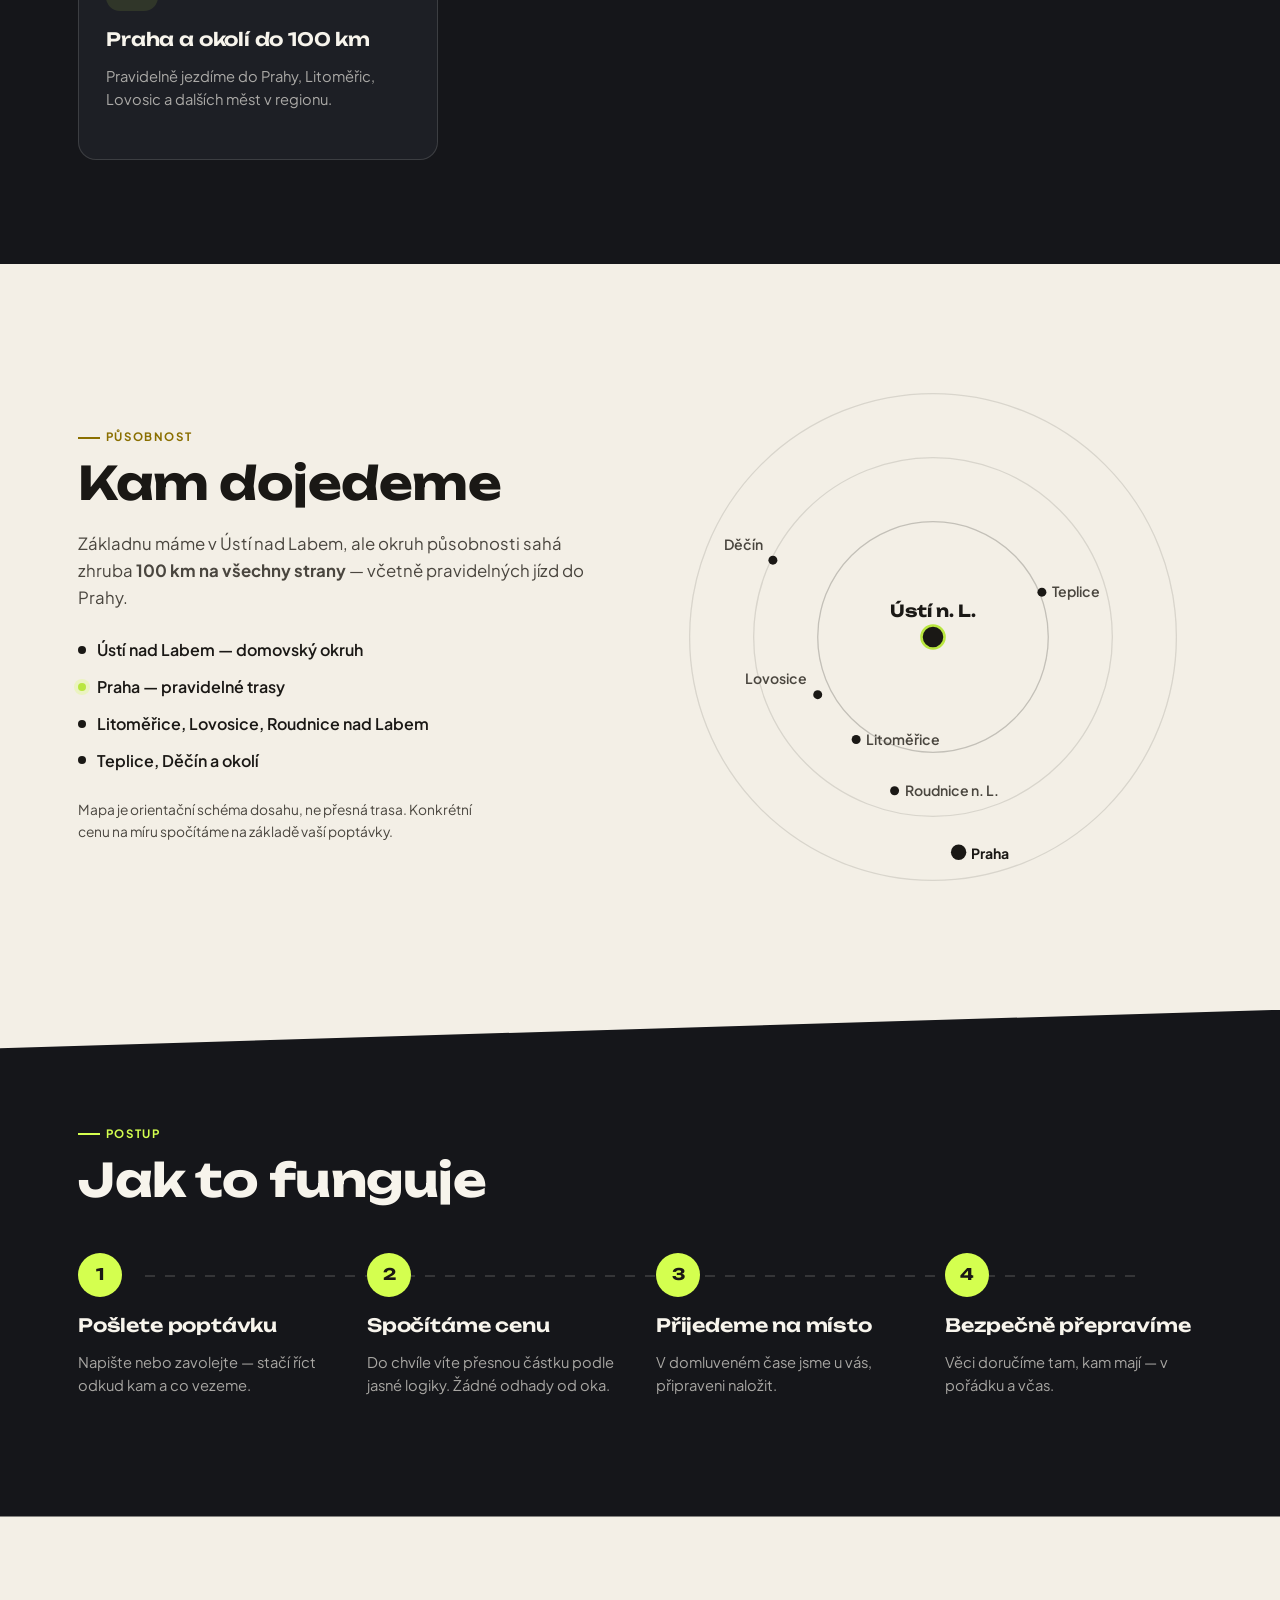
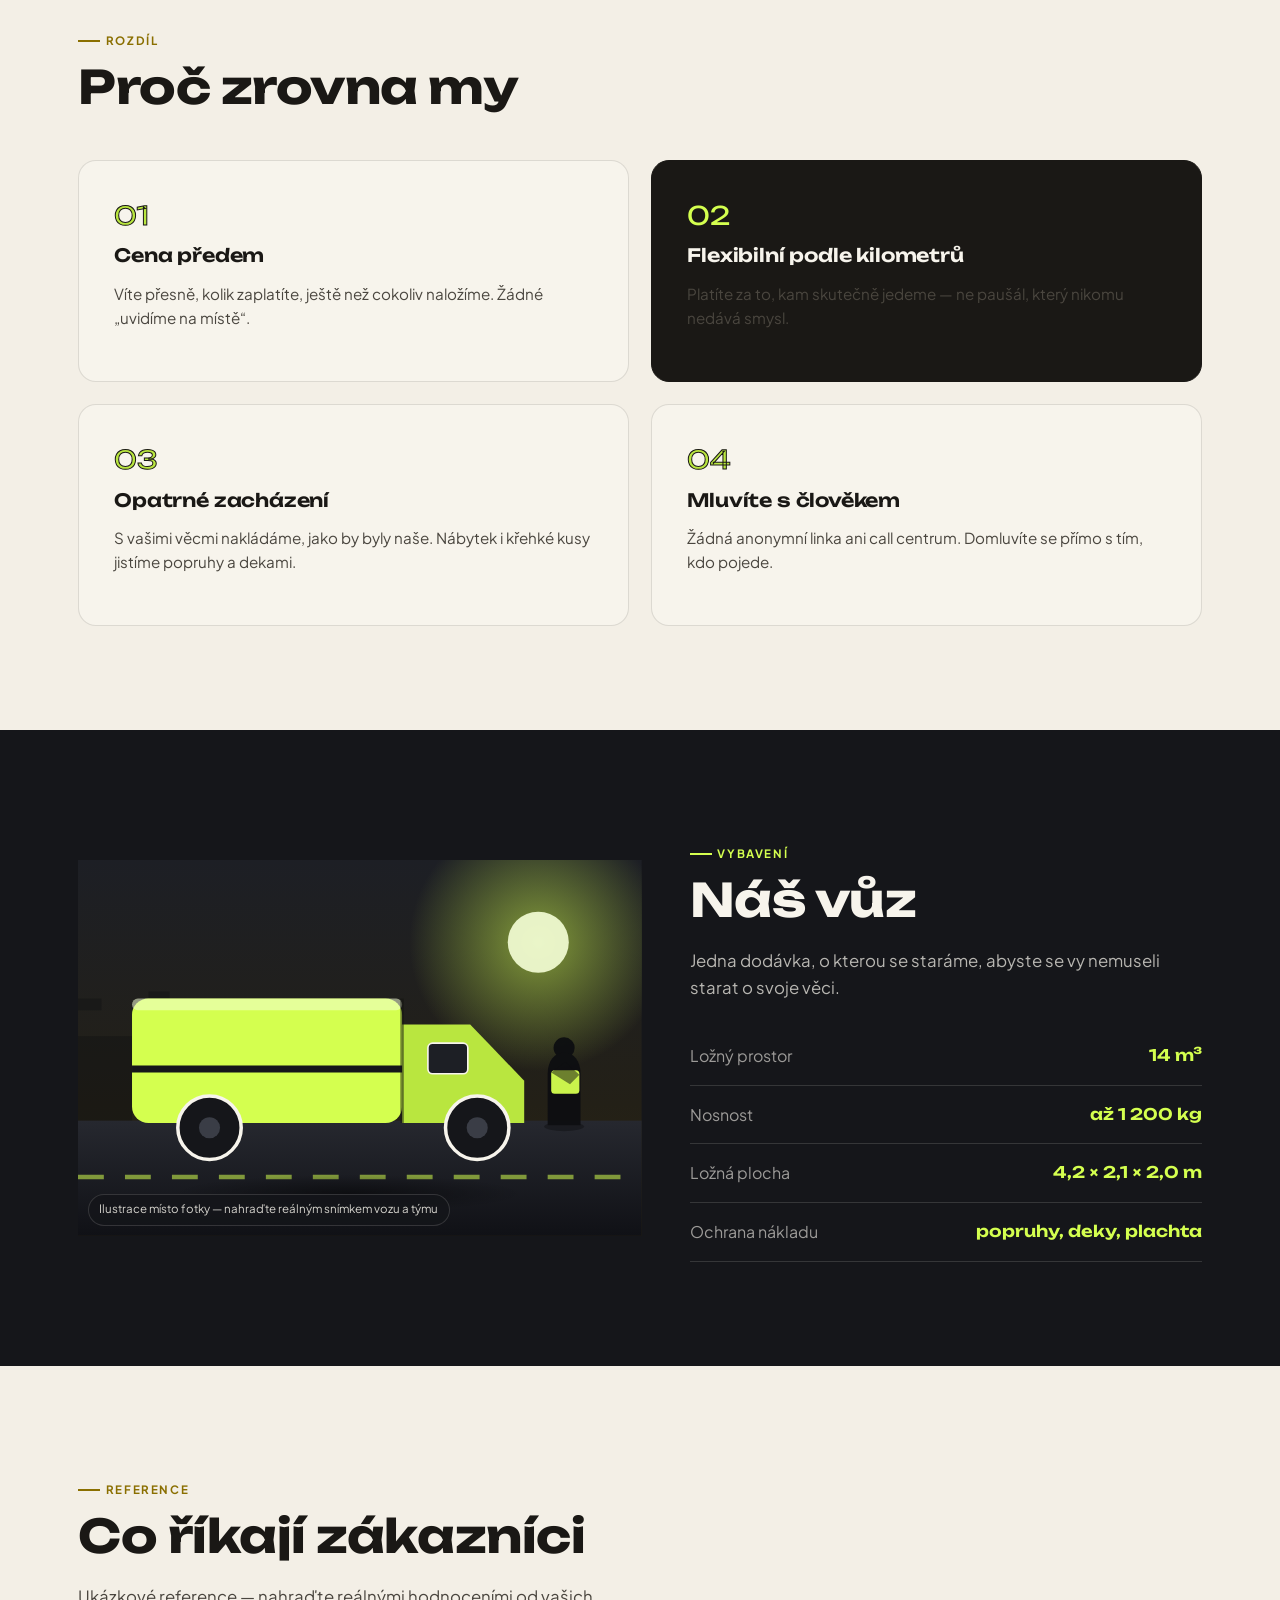
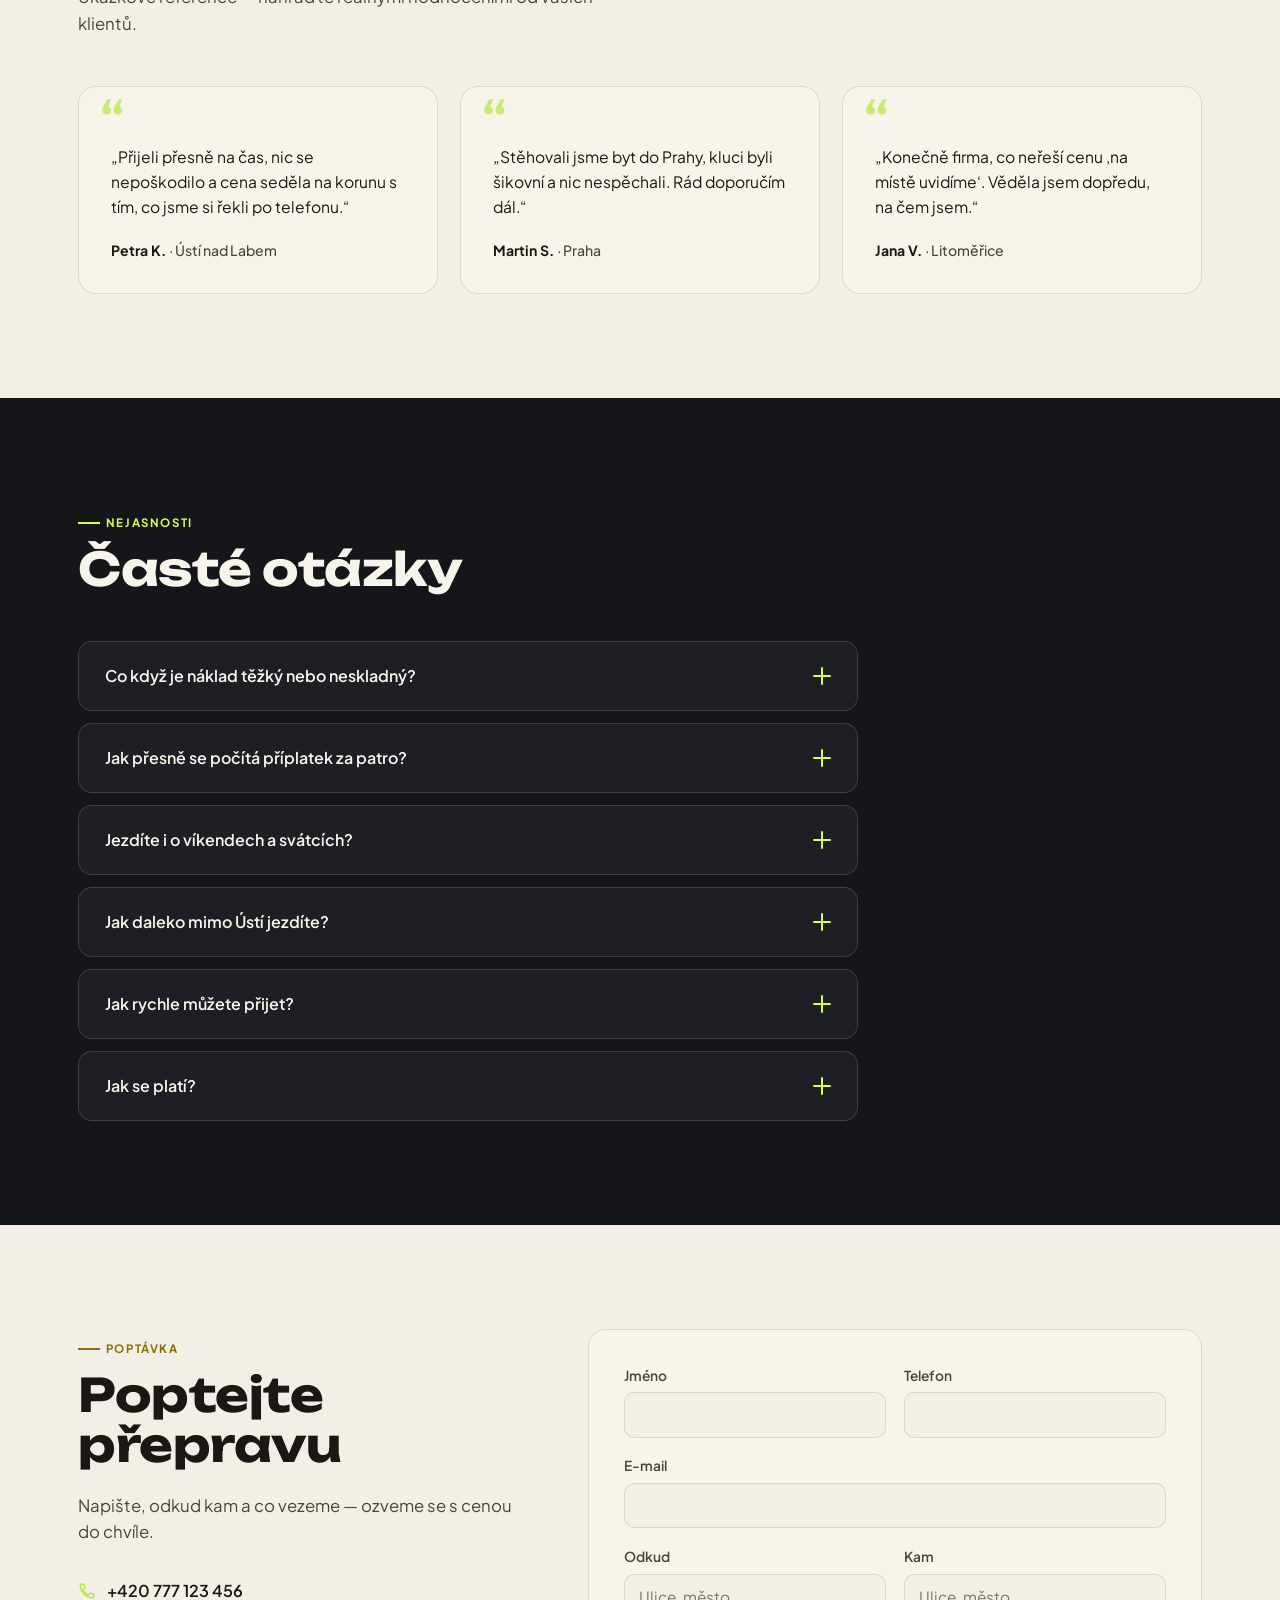
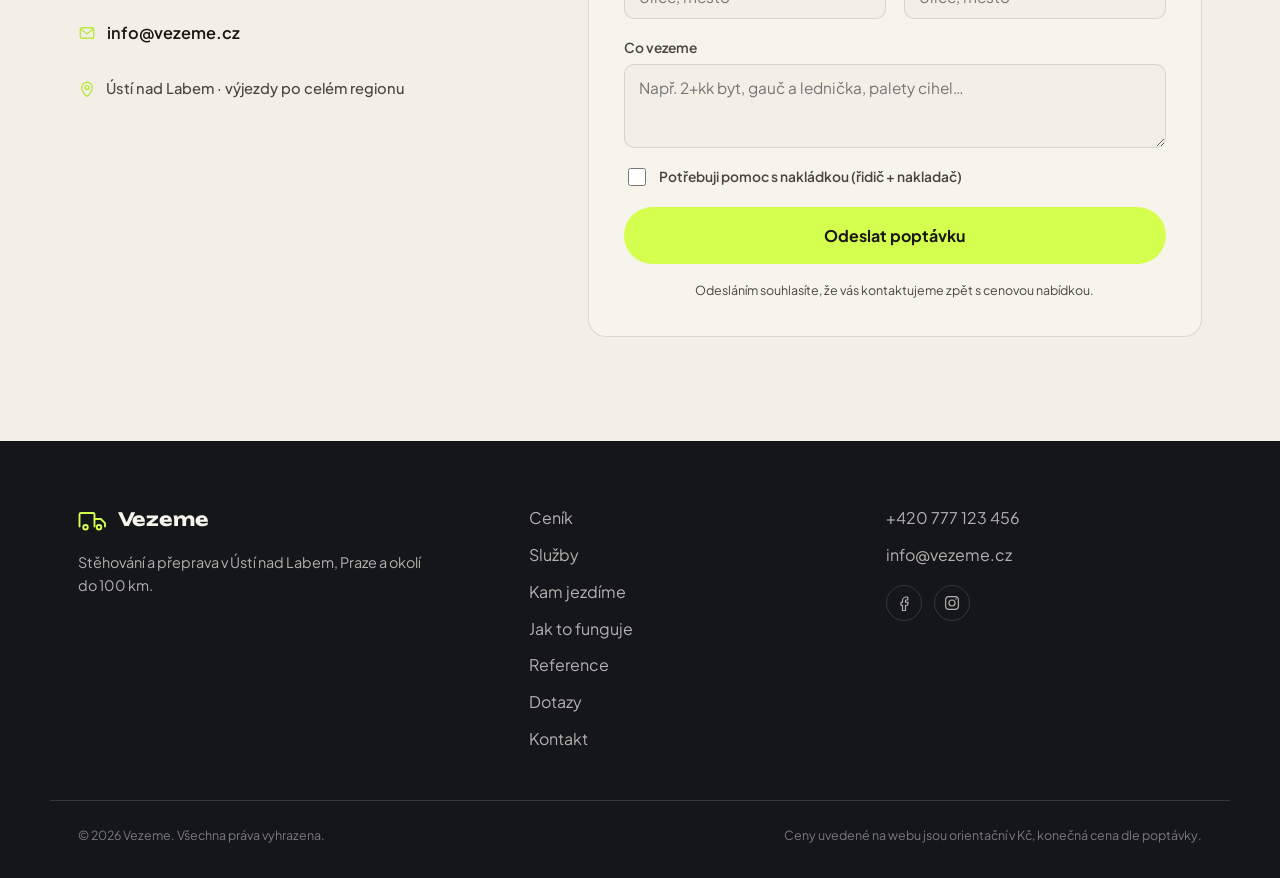
==== commit dd84ad06: "Add interactive price calculator and richer fleet illustration - Live price calculator in the "Jak s" ====
--- a/site/index.html
+++ b/site/index.html
@@ -151,6 +151,56 @@
       </div>
 
       <p class="price-note reveal">Přesnou částku dostanete už při poptávce — dřív, než cokoliv naložíme do vozu.</p>
+
+      <div class="calc reveal" data-delay="0">
+        <div class="calc-head">
+          <p class="eyebrow eyebrow-dark">Orientační odhad</p>
+          <h3 class="calc-title">Spočítejte si cenu dopředu</h3>
+          <p class="calc-sub">Nastavte parametry stěhování a hned uvidíte přibližnou částku. Finální cenu vždy potvrdíme při poptávce.</p>
+        </div>
+
+        <div class="calc-body">
+          <div class="calc-controls">
+            <div class="calc-field">
+              <div class="calc-field-label">
+                <span>Počet hodin</span>
+                <span class="calc-field-value" id="calc-hours-value">2 hod</span>
+              </div>
+              <input type="range" id="calc-hours" min="1" max="8" step="1" value="2" aria-label="Počet hodin">
+            </div>
+
+            <div class="calc-field">
+              <div class="calc-field-label"><span>Kam jedeme</span></div>
+              <select id="calc-zone" aria-label="Vzdálenost">
+                <option value="0">Jen po Ústí nad Labem</option>
+                <option value="200">Blízké okolí (do 30 km)</option>
+                <option value="350">Region (30–60 km)</option>
+                <option value="500">Praha / okolí do 100 km</option>
+              </select>
+            </div>
+
+            <label class="calc-toggle">
+              <input type="checkbox" id="calc-loader">
+              <span>Chci řidiče + nakladače (pomoc s nošením)</span>
+            </label>
+
+            <div class="calc-field calc-field--floor" id="calc-floor-field">
+              <div class="calc-field-label">
+                <span>Patro bez výtahu</span>
+                <span class="calc-field-value" id="calc-floor-value">0</span>
+              </div>
+              <input type="range" id="calc-floor" min="0" max="5" step="1" value="0" aria-label="Patro bez výtahu" disabled>
+            </div>
+          </div>
+
+          <div class="calc-result">
+            <span class="calc-result-label">Orientační cena</span>
+            <span class="calc-result-value"><span id="calc-total">1&nbsp;780</span>&nbsp;Kč</span>
+            <ul class="calc-breakdown" id="calc-breakdown"></ul>
+            <a href="#kontakt" class="btn btn-accent btn-block" id="calc-cta">Poptat s touto kalkulací</a>
+          </div>
+        </div>
+      </div>
     </div>
   </section>
 
@@ -335,18 +385,76 @@
   <section class="section section-dark" id="autopark">
     <div class="wrap fleet-grid">
       <div class="fleet-media reveal">
-        <svg viewBox="0 0 480 320" width="100%" height="100%" role="img" aria-label="Ilustrace dodávky">
-          <rect x="0" y="0" width="480" height="320" fill="none"/>
+        <svg viewBox="0 0 480 320" width="100%" height="100%" role="img" aria-label="Ilustrace dodávky při nakládce za soumraku">
+          <defs>
+            <linearGradient id="skyGrad" x1="0" y1="0" x2="0" y2="1">
+              <stop offset="0%" stop-color="#1d1f25"/>
+              <stop offset="65%" stop-color="#232017"/>
+              <stop offset="100%" stop-color="#2c2510"/>
+            </linearGradient>
+            <radialGradient id="sunGlow" cx="50%" cy="50%" r="50%">
+              <stop offset="0%" stop-color="#d4ff4f" stop-opacity=".55"/>
+              <stop offset="100%" stop-color="#d4ff4f" stop-opacity="0"/>
+            </radialGradient>
+            <linearGradient id="roadGrad" x1="0" y1="0" x2="0" y2="1">
+              <stop offset="0%" stop-color="#26282f"/>
+              <stop offset="100%" stop-color="#101116"/>
+            </linearGradient>
+            <linearGradient id="vanBody" x1="0" y1="0" x2="0" y2="1">
+              <stop offset="0%" stop-color="#e2ff8c"/>
+              <stop offset="100%" stop-color="#b9e63f"/>
+            </linearGradient>
+            <linearGradient id="vanCab" x1="0" y1="0" x2="0" y2="1">
+              <stop offset="0%" stop-color="#cdec6e"/>
+              <stop offset="100%" stop-color="#9fcf2f"/>
+            </linearGradient>
+            <radialGradient id="shadowGrad" cx="50%" cy="50%" r="50%">
+              <stop offset="0%" stop-color="#000" stop-opacity=".45"/>
+              <stop offset="100%" stop-color="#000" stop-opacity="0"/>
+            </radialGradient>
+          </defs>
+
+          <rect x="0" y="0" width="480" height="320" fill="url(#skyGrad)"/>
+          <circle cx="392" cy="70" r="110" fill="url(#sunGlow)"/>
+          <circle cx="392" cy="70" r="26" fill="#f5ffd8" opacity=".9"/>
+
+          <g opacity=".35" fill="#0d0e11">
+            <rect x="0" y="150" width="46" height="80"/>
+            <rect x="52" y="130" width="34" height="100"/>
+            <rect x="0" y="118" width="20" height="10"/>
+            <rect x="60" y="112" width="18" height="10"/>
+          </g>
+
+          <rect x="0" y="222" width="480" height="98" fill="url(#roadGrad)"/>
+          <g stroke="#d4ff4f" stroke-width="4" stroke-dasharray="22 18" opacity=".55">
+            <line x1="0" y1="270" x2="480" y2="270"/>
+          </g>
+
+          <ellipse cx="230" cy="284" rx="150" ry="16" fill="url(#shadowGrad)"/>
+
+          <!-- person carrying a box, standing clear of the van silhouette -->
+          <g transform="translate(400,152)" opacity=".95">
+            <ellipse cx="14" cy="75" rx="17" ry="4" fill="#000" opacity=".3"/>
+            <circle cx="14" cy="8" r="9" fill="#0d0e11"/>
+            <path d="M0 30c0-11 6-18 14-18s14 7 14 18v44H0V30Z" fill="#0d0e11"/>
+            <rect x="3" y="27" width="24" height="20" rx="3" fill="#d4ff4f"/>
+            <path d="M3 29 15 20 27 31l-8 8Z" fill="#0d0e11" opacity=".5"/>
+          </g>
+
           <g class="van-illustration">
-            <rect x="40" y="120" width="260" height="110" rx="10"/>
-            <path d="M300 150h70l50 55v25H300v-80Z"/>
-            <circle class="van-wheel" cx="110" cy="235" r="26"/>
-            <circle class="van-wheel" cx="360" cy="235" r="26"/>
-            <rect class="van-window" x="325" y="165" width="34" height="26" rx="3"/>
-            <line class="van-stripe" x1="40" y1="185" x2="300" y2="185"/>
+            <rect x="46" y="118" width="230" height="106" rx="14" fill="url(#vanBody)"/>
+            <path d="M276 140h58l46 48v20l0 16h-104V140Z" fill="url(#vanCab)"/>
+            <rect class="van-window" x="298" y="156" width="34" height="26" rx="4"/>
+            <line class="van-stripe" x1="46" y1="178" x2="276" y2="178"/>
+            <rect x="46" y="118" width="230" height="10" rx="5" fill="#f5ffd8" opacity=".55"/>
+            <line x1="276" y1="118" x2="276" y2="224" stroke="#12130f" stroke-width="3" opacity=".5"/>
+            <circle class="van-wheel" cx="112" cy="228" r="27"/>
+            <circle class="van-wheel" cx="340" cy="228" r="27"/>
+            <circle cx="112" cy="228" r="9" fill="#3a3d46"/>
+            <circle cx="340" cy="228" r="9" fill="#3a3d46"/>
           </g>
         </svg>
-        <span class="media-badge">Zástupný obrázek — nahraďte reálnou fotkou fleetu</span>
+        <span class="media-badge">Ilustrace místo fotky — nahraďte reálným snímkem vozu a týmu</span>
       </div>
 
       <div class="fleet-info reveal" data-delay="1">
--- a/site/css/style.css
+++ b/site/css/style.css
@@ -236,6 +236,82 @@
   font-size: 1rem;
 }
 
+/* ===================== PRICE CALCULATOR ===================== */
+.calc{
+  margin-top: 3.6rem; background: var(--ink); color: var(--off-white);
+  border-radius: 22px; padding: 2.8rem clamp(1.6rem, 4vw, 3.2rem);
+  position: relative; overflow: hidden;
+}
+.calc::before{
+  content:""; position:absolute; top:-40%; right:-10%; width: 50%; aspect-ratio:1;
+  background: radial-gradient(circle, rgba(212,255,79,.14), transparent 65%);
+  pointer-events:none;
+}
+.calc-head{ position:relative; max-width: 60ch; margin-bottom: 2.2rem; }
+.calc-title{ color: var(--off-white); font-size: clamp(1.4rem, 2.6vw, 1.9rem); margin-bottom:.4em; }
+.calc-sub{ color: rgba(247,244,236,.65); font-size: .94rem; margin:0; }
+
+.calc-body{
+  position:relative; display:grid; grid-template-columns: 1.15fr 1fr; gap: 2.4rem; align-items:start;
+}
+.calc-controls{ display:flex; flex-direction:column; gap: 1.5rem; }
+.calc-field-label{
+  display:flex; justify-content:space-between; font-size:.86rem; font-weight:600;
+  color: rgba(247,244,236,.8); margin-bottom:.6em;
+}
+.calc-field-value{ color: var(--lime); font-family: var(--font-display); }
+
+.calc input[type="range"]{
+  -webkit-appearance:none; appearance:none; width:100%; height:4px; border-radius:999px;
+  background: rgba(247,244,236,.18); outline:none;
+}
+.calc input[type="range"]::-webkit-slider-thumb{
+  -webkit-appearance:none; width:20px; height:20px; border-radius:50%;
+  background: var(--lime); border: 3px solid var(--ink); cursor:pointer;
+  box-shadow: 0 0 0 1px rgba(212,255,79,.5);
+}
+.calc input[type="range"]::-moz-range-thumb{
+  width:20px; height:20px; border-radius:50%; background: var(--lime); border: 3px solid var(--ink); cursor:pointer;
+}
+.calc input[type="range"]:disabled{ opacity:.35; }
+.calc input[type="range"]:disabled::-webkit-slider-thumb{ background: rgba(247,244,236,.4); }
+
+.calc select{
+  width:100%; font-family: var(--font-body); font-size:.95rem; font-weight:600;
+  padding:.85em 1em; border-radius: 10px; border: 1.5px solid rgba(247,244,236,.2);
+  background: var(--graphite-2); color: var(--off-white);
+}
+
+.calc-toggle{
+  display:flex; align-items:center; gap:.8em; font-size:.92rem; font-weight:600;
+  padding: .9rem 1rem; border-radius: 12px; background: rgba(247,244,236,.05);
+  border: 1px solid rgba(247,244,236,.12); cursor:pointer;
+}
+.calc-toggle input{ width:20px; height:20px; accent-color: var(--lime); flex-shrink:0; }
+.calc-field--floor{ transition: opacity .25s; }
+.calc-field--floor.is-disabled{ opacity:.4; }
+
+.calc-result{
+  background: rgba(247,244,236,.04); border: 1px solid rgba(247,244,236,.14);
+  border-radius: 16px; padding: 1.8rem; display:flex; flex-direction:column; align-items:flex-start;
+}
+.calc-result-label{ font-size:.8rem; text-transform:uppercase; letter-spacing:.1em; color: rgba(247,244,236,.55); }
+.calc-result-value{
+  font-family: var(--font-display); font-size: clamp(2.2rem, 4vw, 2.8rem); color: var(--lime);
+  margin: .2rem 0 1rem;
+}
+.calc-breakdown{ width:100%; margin: 0 0 1.6rem; display:flex; flex-direction:column; gap:.5rem; }
+.calc-breakdown li{
+  display:flex; justify-content:space-between; font-size:.85rem; color: rgba(247,244,236,.68);
+  padding-bottom:.5rem; border-bottom: 1px dashed rgba(247,244,236,.14);
+}
+.calc-breakdown li span:last-child{ color: rgba(247,244,236,.9); font-weight:600; }
+#calc-cta{ width:100%; }
+
+@media (max-width: 780px){
+  .calc-body{ grid-template-columns: 1fr; }
+}
+
 /* ===================== SERVICES ===================== */
 .service-grid{
   display:grid; grid-template-columns: repeat(6, 1fr); gap: 1.4rem;
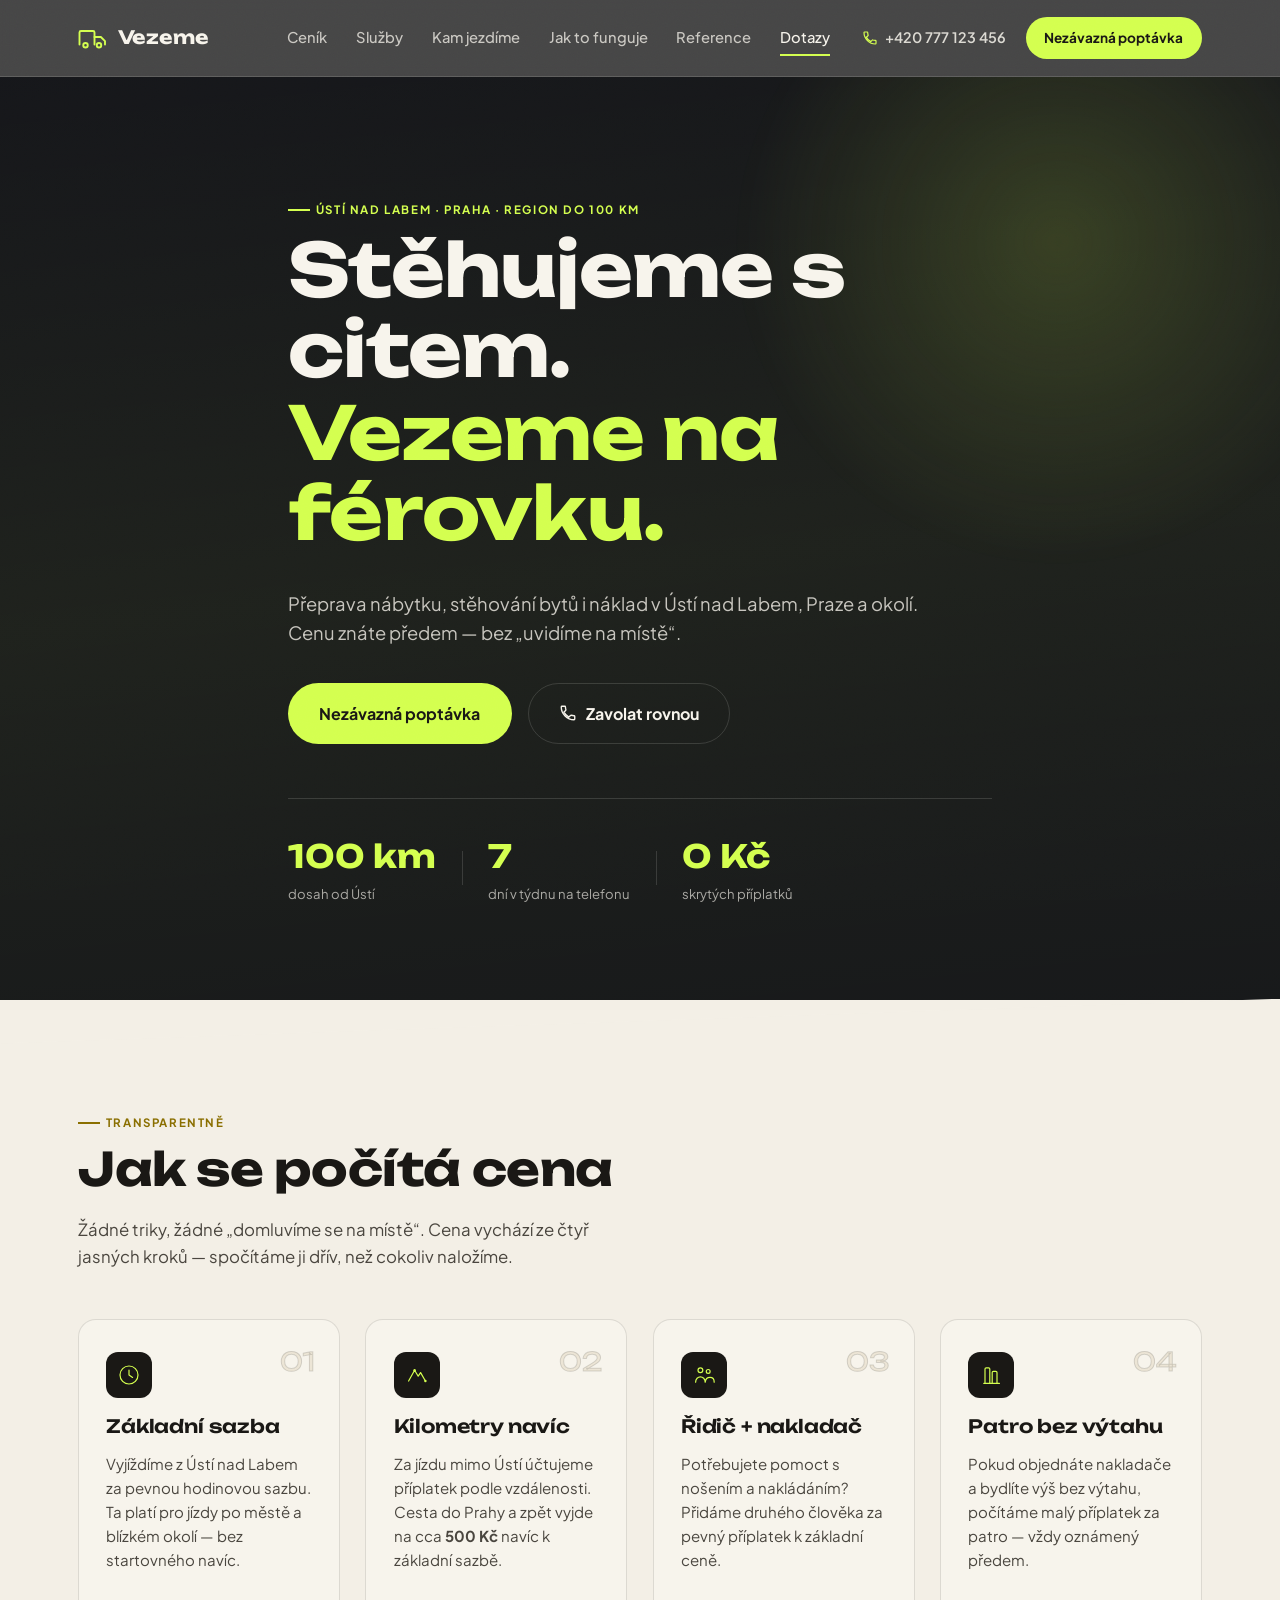
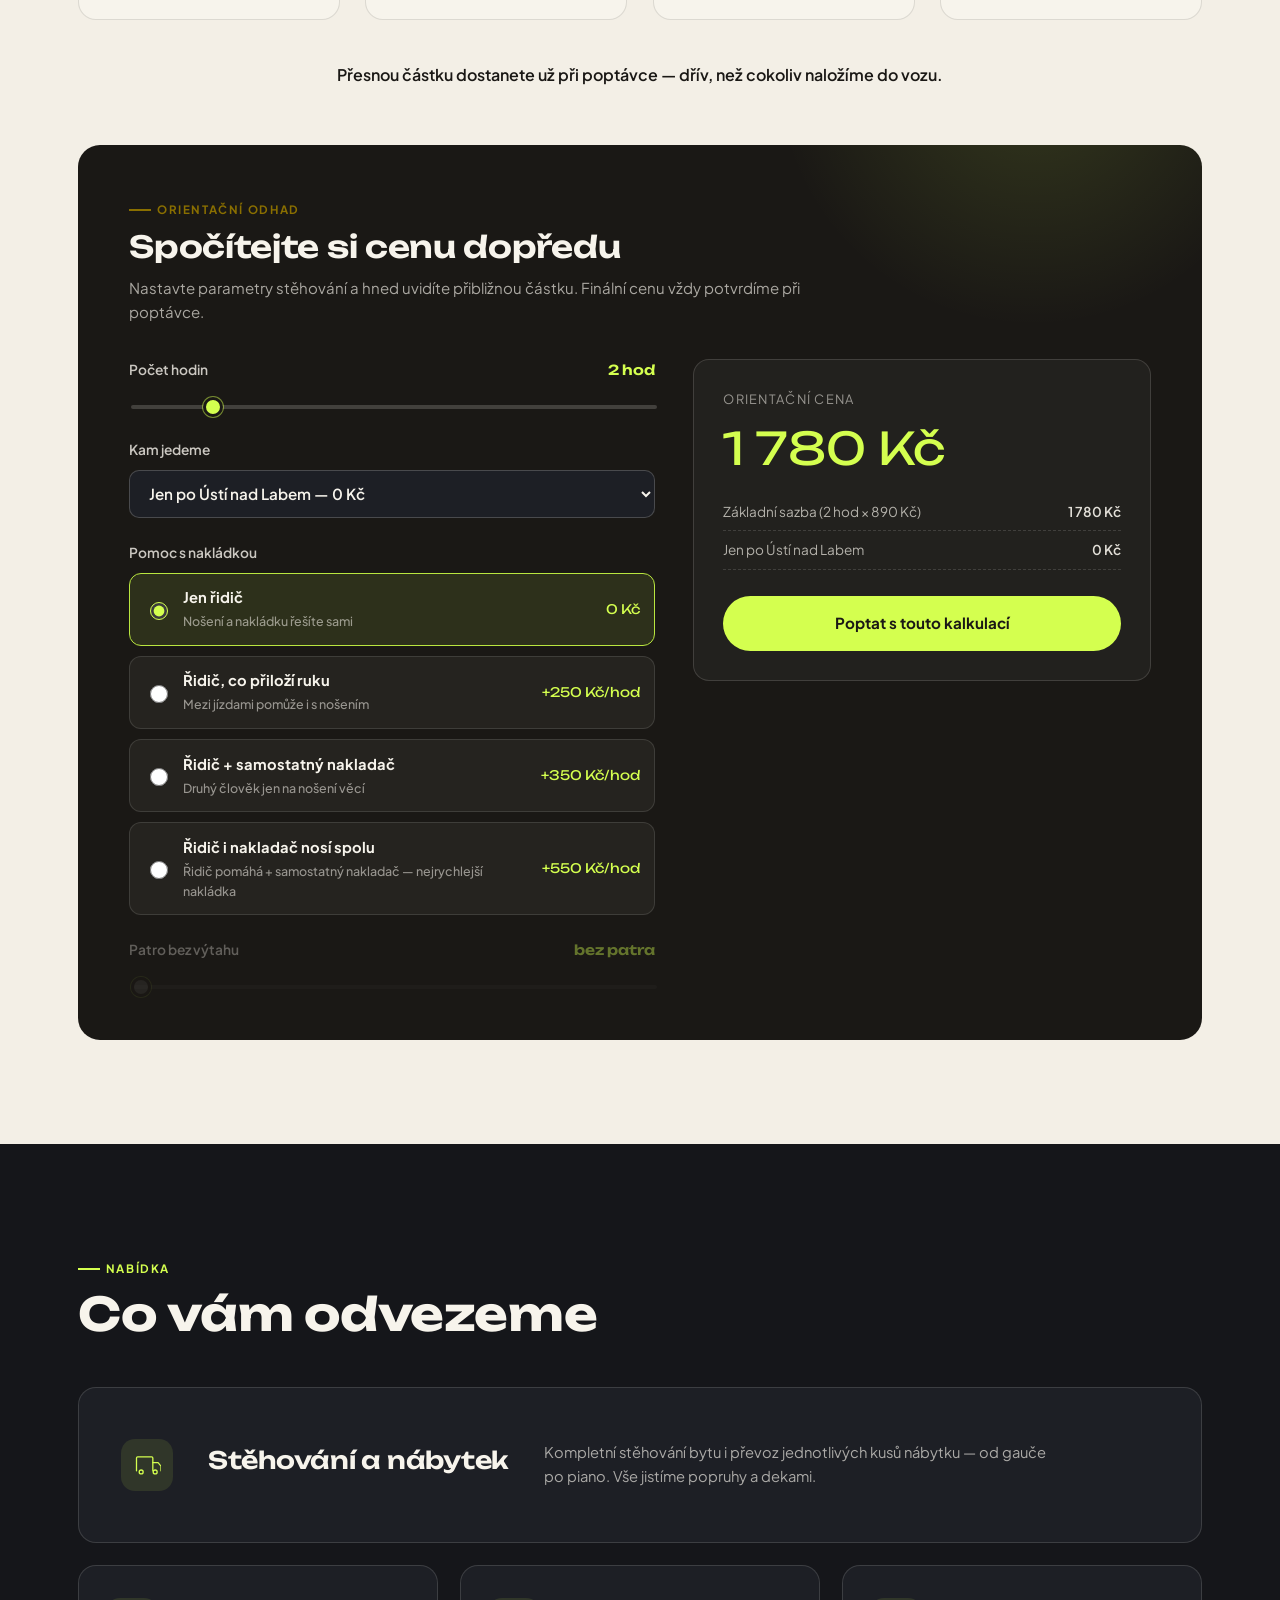
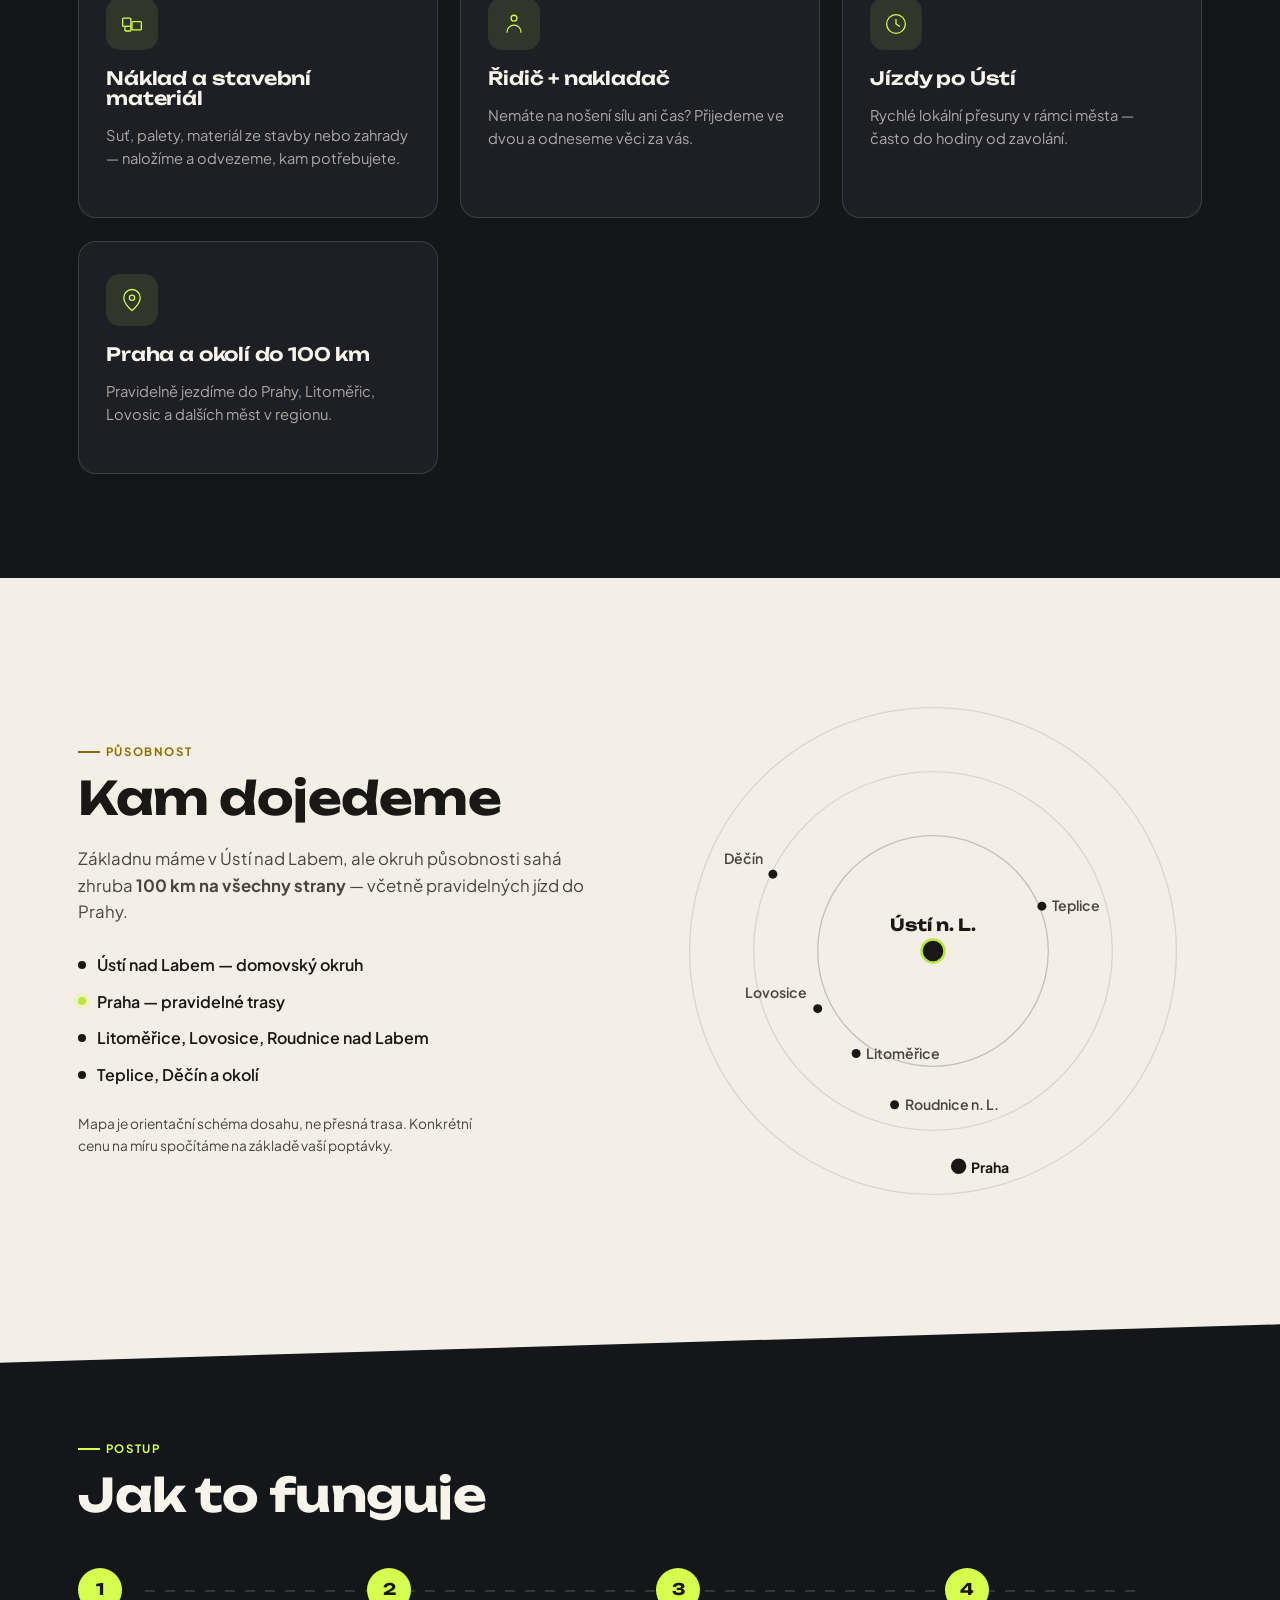
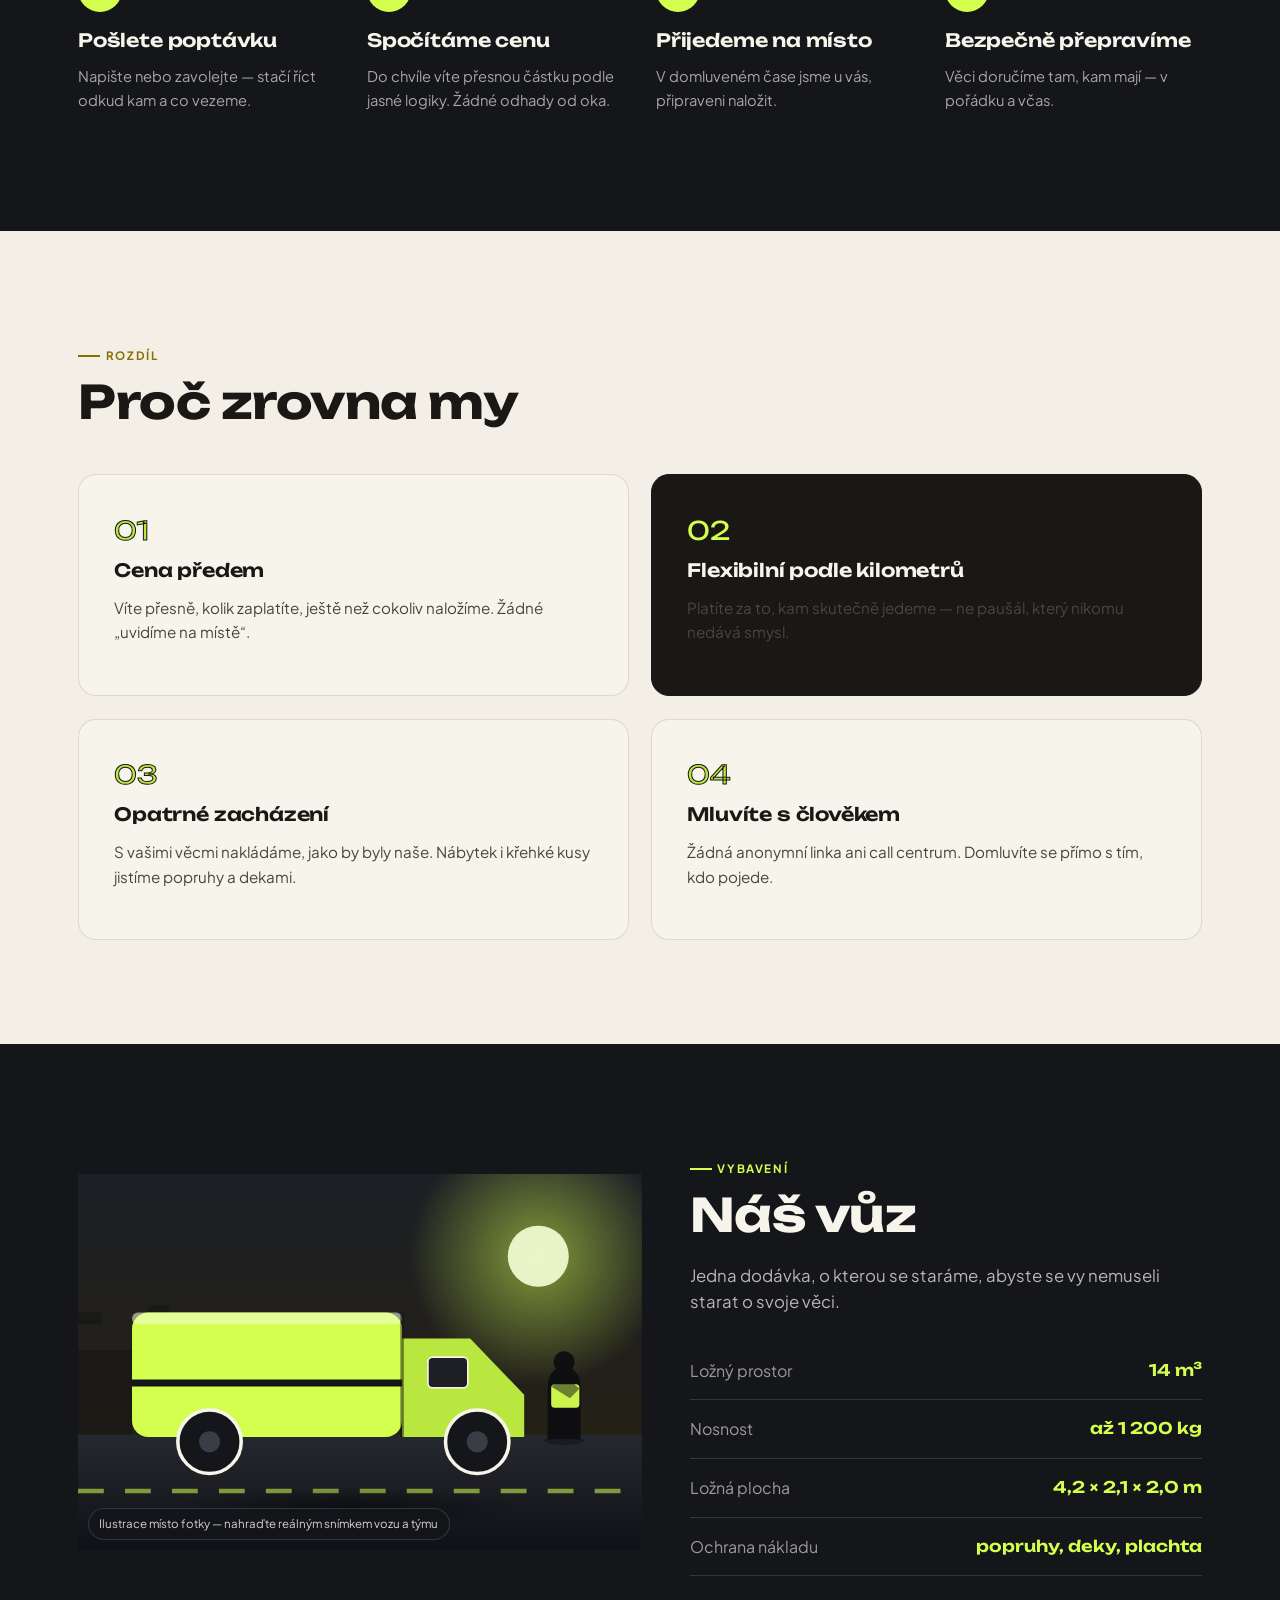
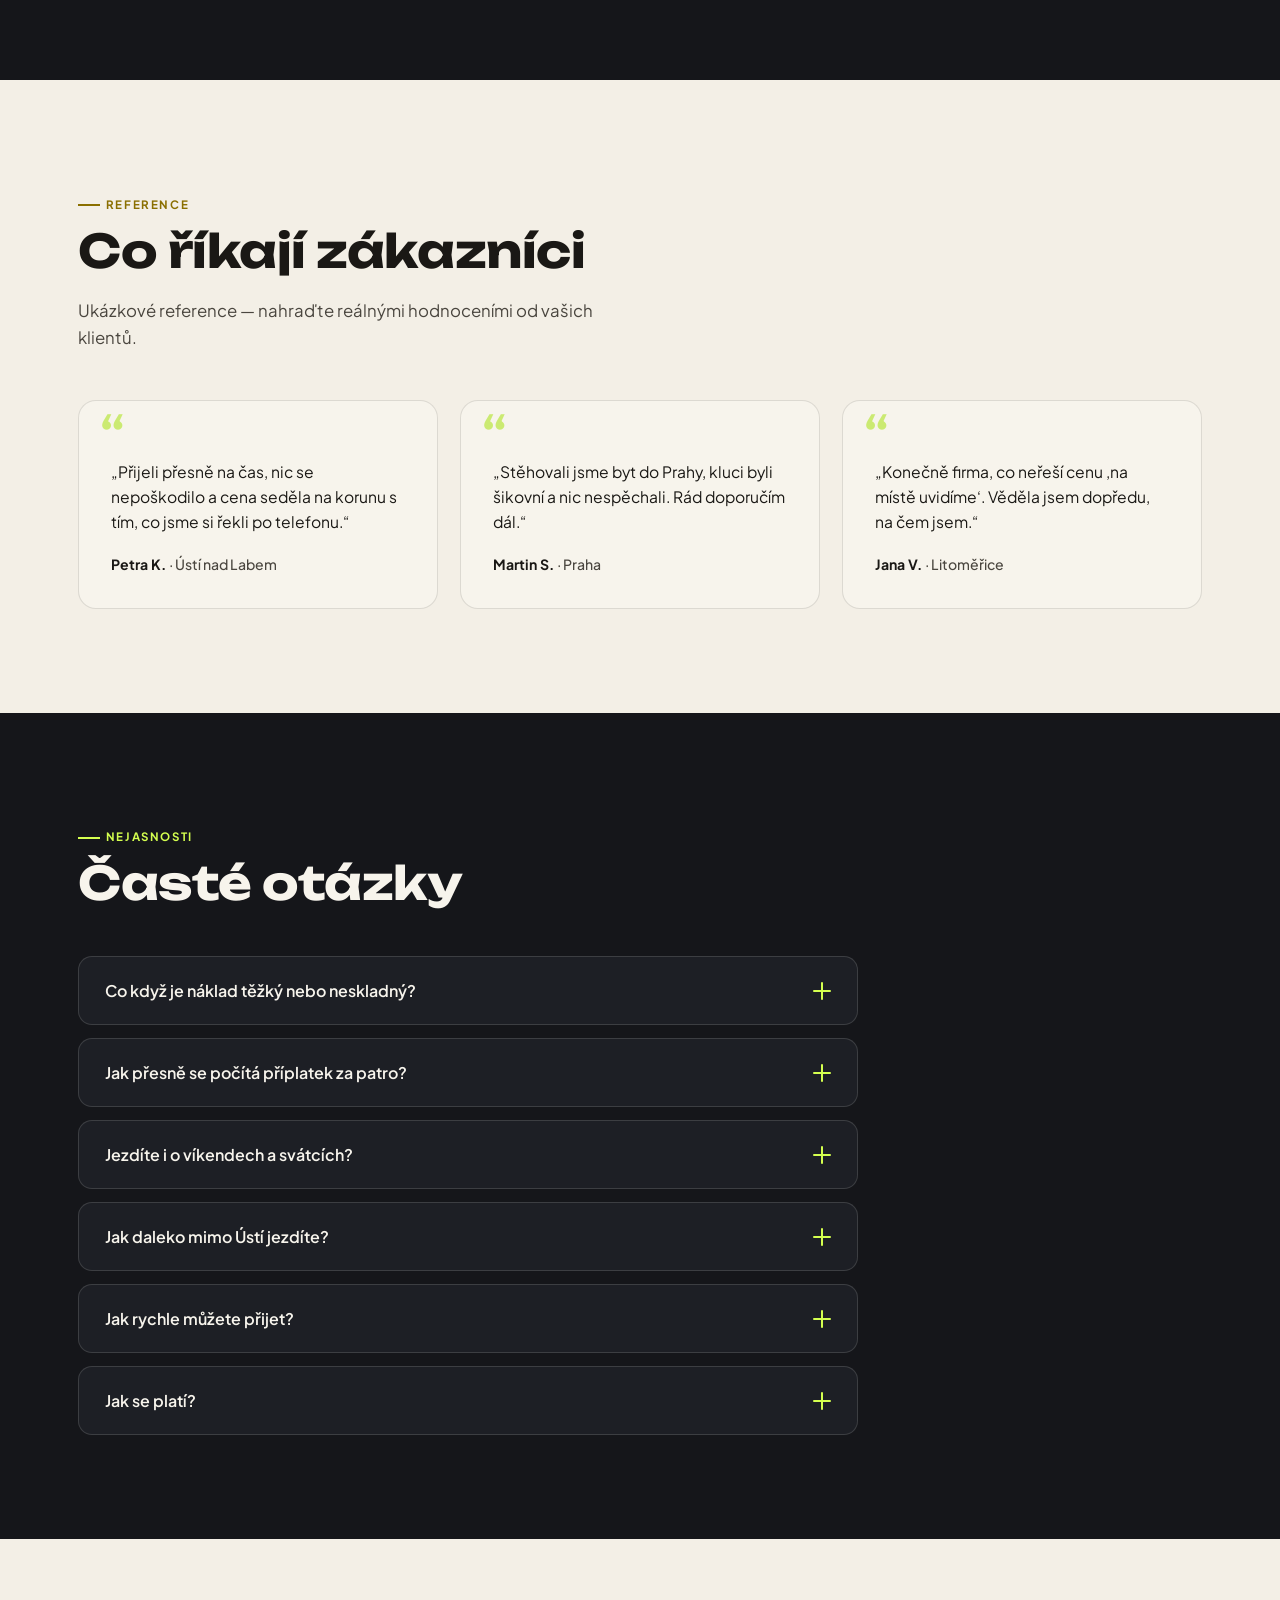
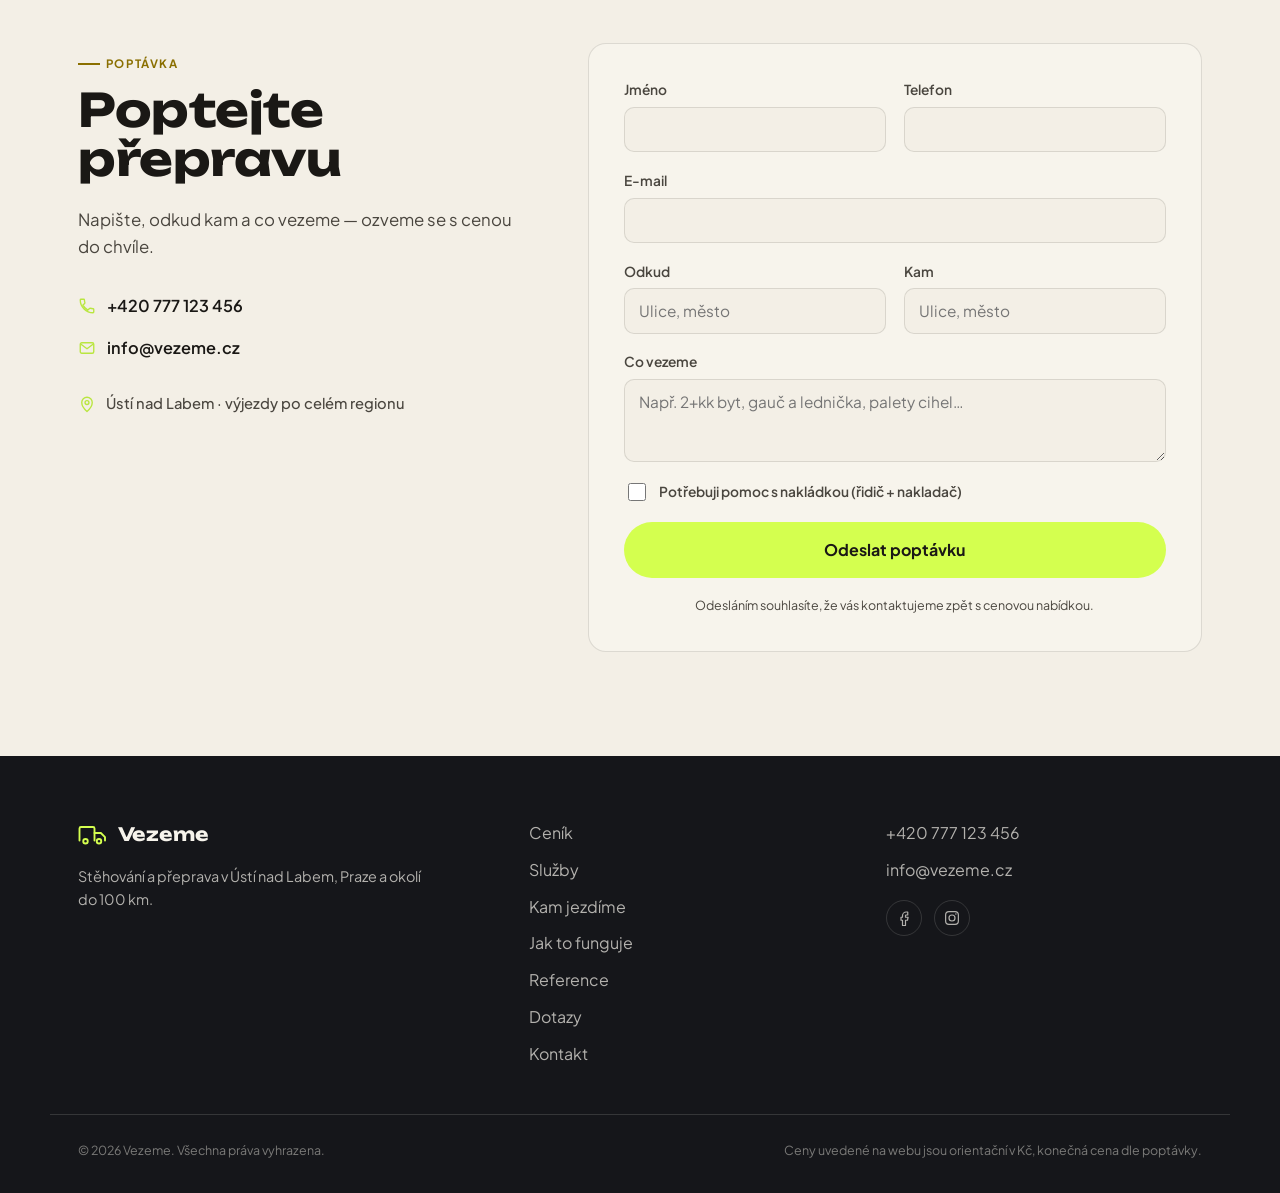
==== commit 3d64fed0: "Expand price calculator: more zone tiers, tiered driver/loader help, live floor cost - Zone select g" ====
--- a/site/index.html
+++ b/site/index.html
@@ -172,22 +172,57 @@
             <div class="calc-field">
               <div class="calc-field-label"><span>Kam jedeme</span></div>
               <select id="calc-zone" aria-label="Vzdálenost">
-                <option value="0">Jen po Ústí nad Labem</option>
-                <option value="200">Blízké okolí (do 30 km)</option>
-                <option value="350">Region (30–60 km)</option>
-                <option value="500">Praha / okolí do 100 km</option>
+                <option value="0">Jen po Ústí nad Labem — 0 Kč</option>
+                <option value="120">Blízké okolí (do 15 km) — +120 Kč</option>
+                <option value="200">Okolí Ústí (do 30 km) — +200 Kč</option>
+                <option value="350">Region (30–60 km) — +350 Kč</option>
+                <option value="430">Vzdálenější region (60–80 km) — +430 Kč</option>
+                <option value="500">Praha / okolí do 100 km — +500 Kč</option>
               </select>
             </div>
 
-            <label class="calc-toggle">
-              <input type="checkbox" id="calc-loader">
-              <span>Chci řidiče + nakladače (pomoc s nošením)</span>
-            </label>
+            <div class="calc-field">
+              <div class="calc-field-label"><span>Pomoc s nakládkou</span></div>
+              <div class="calc-radio-group" role="radiogroup" aria-label="Pomoc s nakládkou">
+                <label class="calc-radio">
+                  <input type="radio" name="calc-helper" value="0" checked>
+                  <span class="calc-radio-text">
+                    <strong>Jen řidič</strong>
+                    <small>Nošení a nakládku řešíte sami</small>
+                  </span>
+                  <span class="calc-radio-price">0 Kč</span>
+                </label>
+                <label class="calc-radio">
+                  <input type="radio" name="calc-helper" value="250">
+                  <span class="calc-radio-text">
+                    <strong>Řidič, co přiloží ruku</strong>
+                    <small>Mezi jízdami pomůže i s nošením</small>
+                  </span>
+                  <span class="calc-radio-price">+250 Kč/hod</span>
+                </label>
+                <label class="calc-radio">
+                  <input type="radio" name="calc-helper" value="350">
+                  <span class="calc-radio-text">
+                    <strong>Řidič + samostatný nakladač</strong>
+                    <small>Druhý člověk jen na nošení věcí</small>
+                  </span>
+                  <span class="calc-radio-price">+350 Kč/hod</span>
+                </label>
+                <label class="calc-radio">
+                  <input type="radio" name="calc-helper" value="550">
+                  <span class="calc-radio-text">
+                    <strong>Řidič i nakladač nosí spolu</strong>
+                    <small>Řidič pomáhá + samostatný nakladač — nejrychlejší nakládka</small>
+                  </span>
+                  <span class="calc-radio-price">+550 Kč/hod</span>
+                </label>
+              </div>
+            </div>
 
             <div class="calc-field calc-field--floor" id="calc-floor-field">
               <div class="calc-field-label">
                 <span>Patro bez výtahu</span>
-                <span class="calc-field-value" id="calc-floor-value">0</span>
+                <span class="calc-field-value" id="calc-floor-value">bez patra</span>
               </div>
               <input type="range" id="calc-floor" min="0" max="5" step="1" value="0" aria-label="Patro bez výtahu" disabled>
             </div>
--- a/site/css/style.css
+++ b/site/css/style.css
@@ -288,6 +288,26 @@
   border: 1px solid rgba(247,244,236,.12); cursor:pointer;
 }
 .calc-toggle input{ width:20px; height:20px; accent-color: var(--lime); flex-shrink:0; }
+
+.calc-radio-group{ display:flex; flex-direction:column; gap:.6rem; }
+.calc-radio{
+  display:flex; align-items:center; gap:.8em; padding: .8rem .9rem; border-radius: 12px;
+  background: rgba(247,244,236,.05); border: 1px solid rgba(247,244,236,.12);
+  cursor:pointer; transition: border-color .2s, background .2s;
+}
+.calc-radio:hover{ border-color: rgba(212,255,79,.4); }
+.calc-radio:has(input:checked){
+  background: rgba(212,255,79,.1); border-color: var(--lime-dim);
+}
+.calc-radio input{ width:18px; height:18px; accent-color: var(--lime); flex-shrink:0; }
+.calc-radio-text{ display:flex; flex-direction:column; gap:.15em; flex:1; }
+.calc-radio-text strong{ font-size:.92rem; font-weight:700; color: var(--off-white); }
+.calc-radio-text small{ font-size:.78rem; color: rgba(247,244,236,.55); font-weight:500; }
+.calc-radio-price{
+  font-family: var(--font-display); font-size:.82rem; color: var(--lime);
+  white-space: nowrap; flex-shrink:0;
+}
+
 .calc-field--floor{ transition: opacity .25s; }
 .calc-field--floor.is-disabled{ opacity:.4; }
 
